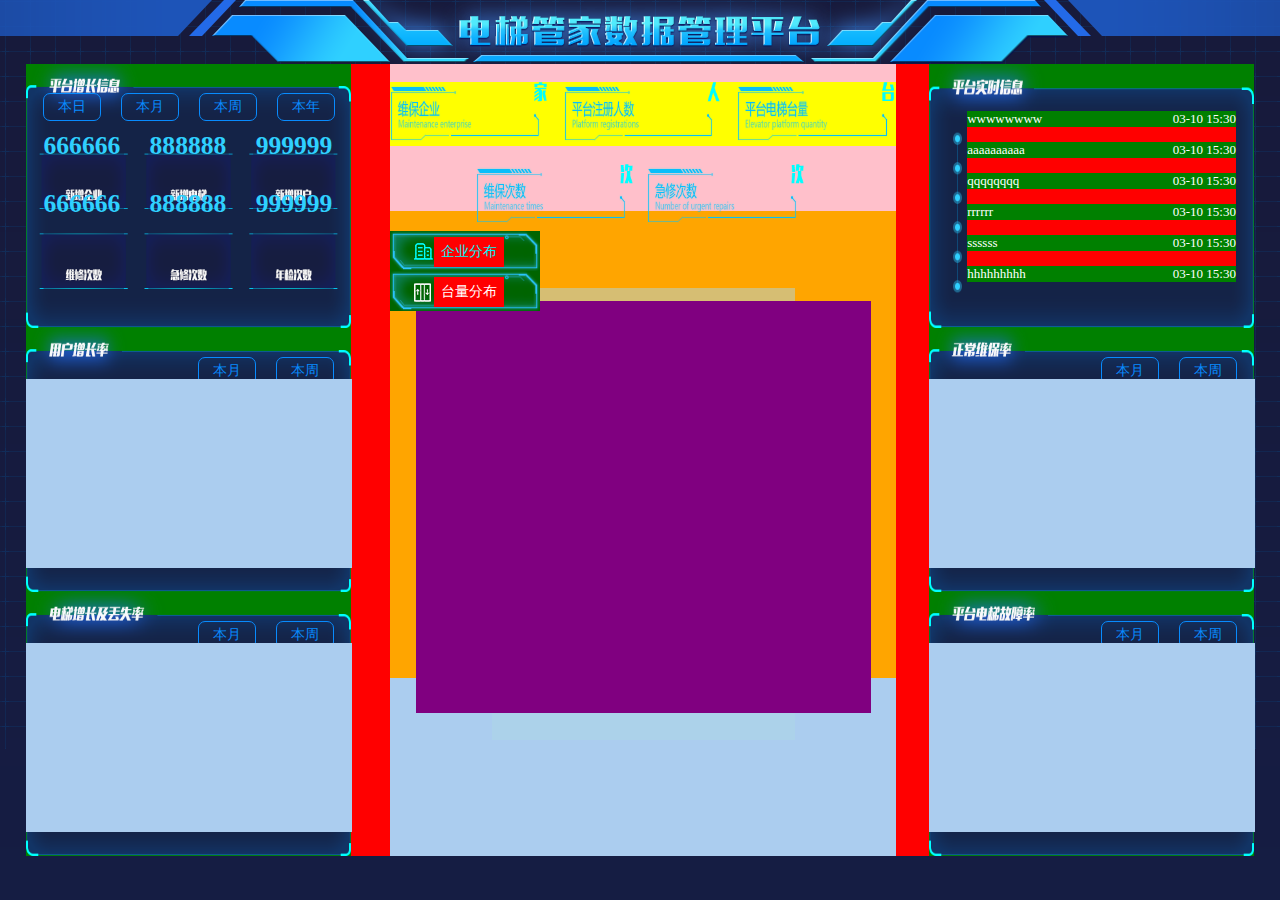
==== BChart/index.html @ 1f2452d9 "装逼表" ====
﻿<!DOCTYPE html>
<html lang="en">
<head>
    <meta name="renderer" content="webkit|ie-comp|ie-stand">
    <meta content="yes" name="apple-mobile-web-app-capable">
    <meta http-equiv="X-UA-Compatible" content="Chrome=1 ,IE=edge">
    <meta content="black" name="apple-mobile-web-app-status-bar-style">
    <meta http-equiv="Content-Type" content="text/html; charset=utf-8" />
    <meta name="viewport" content="width=device-width, initial-scale=1.0, maximum-scale=1.0, minimal-ui" />
    <title>电梯管家数据管理平台</title>
    <link href="css/Normalize.css" rel="stylesheet" />
    <link href="css/custom.css" rel="stylesheet" />
    <script src="https://apps.bdimg.com/libs/jquery/2.1.4/jquery.min.js"></script>
    <script src="https://code.highcharts.com/highcharts.js"></script>
    <script src="https://code.highcharts.com/highcharts-3d.js"></script>
</head>
<body id="dtgj">
    <div class="dtgjCOn">
   
        <div>
            <!--1-1-->
            <div>
                <!--1-1-1-->
                <div >
                    <div>本日</div><div>本月</div><div>本周</div><div>本年</div>
                </div><!--1-1-2--><p>
                    <span>666666</span><span>888888</span><span>999999</span>
                </p><!--1-1-3--><p>
                                    <span>666666</span><span>888888</span><span>999999</span>
                </p>
                
            </div><!--1-2--><div>
               <!--1-2-1-->
                    <div>
                        <div>本月</div><div>本周</div>
                    </div>
               <!--1-2-2-->
               <div id="userGrowthRate"></div>
            </div><!--1-3--><div>
             <!--1-3-1-->
                    <div>
                        <div>本月</div><div>本周</div>
                    </div>
             <!--1-3-2-->
               <div id="elevatorIncreaseLossRate"></div>
            </div>
        </div><!--第二个--><div>
             <!--第二个2-1-->
             <div>
          
                <div>       <!--2-1-1-->
                    <div>
                        <div></div>
                        <div></div>
                        <div></div>
                    </div>
                    <!--2-1-2-->
                    <div>
                        <div></div>
                        <div></div>
                    </div>
                </div>
              </div><!--第二个2-2--><div>
                    <div class="particleBac" ></div>
                    <div class="map"></div>
                    <div>
                        <div><img src="img/dtgj/qiyefenbu2.png" /><span>企业分布</span></div>
                        <div><img src="img/dtgj/tailiangfenbu.png" /><span>台量分布</span></div>
                    </div>
               </div><!--第二个2-3--><div>

               </div>
        </div><!--第三个--><div>
            <div>
                <ul id="roll" >
                    <li><span>wwwwwwww</span><span>03-10 15:30</span></li>
                    <li><span>aaaaaaaaaa</span><span>03-10 15:30</span></li>
                    <li><span>qqqqqqqq</span><span>03-10 15:30</span></li>
                    <li><span>rrrrrr</span><span>03-10 15:30</span></li>
                    <li><span>ssssss</span><span>03-10 15:30</span></li>
                    <li><span>hhhhhhhhh</span><span>03-10 15:30</span></li>
                    <li style="display:none;"><span>wwwwwwww</span><span>03-10 15:30</span></li>
                    <li style="display:none;"><span>aaaaaaaaaa</span><span>03-10 15:30</span></li>
                    <li style="display:none;" ><span>qqqqqqqq</span><span>03-10 15:30</span></li>
                </ul>
        </div><!--第三个3-2--><div>
               <!--3-2-1-->
                  <div>
                      <div>本月</div><div>本周</div>
                  </div>
                 <!--3-2-2-->
                  <div id="rateNormalMaintenance"></div>
        </div><!--第三个3-3--><div>
                  <div>
                      <div>本月</div><div>本周</div>
                  </div>
               <!--3-3-2-->
                  <div id="elevatorFailureRatePlatform"></div>
        </div>
        </div>
    </div>
    <script src="js/custom.js"></script>
    <script src="js/canvas-particle.js"></script>
    <script type="text/javascript" >
        /*背景粒子效果*/
        window.onload = function () {
            //配置
            var config = {
                vx: 4,	//小球x轴速度,正为右，负为左
                vy: 4,	//小球y轴速度
                height: 2,	//小球高宽，其实为正方形，所以不宜太大
                width: 2,
                count: 200,		//点个数
                color: "121, 162, 185", 	//点颜色
                stroke: "130,255,255", 		//线条颜色
                dist: 6000, 	//点吸附距离
                e_dist: 20000, 	//鼠标吸附加速距离
                max_conn: 10 	//点到点最大连接数
            }

            //调用
            CanvasParticle(config);
        }

    //3-1滚动


    function Notice() {

        var elemsSize = $("#roll").children("li").size();
        //判断滚动元素不少于3个才开始滚动
        if (elemsSize <= 6) {
            return false;
        } else {
            //克隆第一个li
            var elems = $("#roll li:eq(0)").clone();
            //淡出第一个li
            $("#roll li:eq(0)").fadeTo(1000, 0.1);

            //等待淡出效果结束
            setTimeout(function () {
                //删掉第一个li
                $("#roll li:eq(0)").remove();
                // 将克隆的li追加到整个列表的末尾
                elems.appendTo($("#roll"));
                // 计算可见元素个数
                var VisibleElemsSize = $("#roll li:visible()").size();
                if (VisibleElemsSize = 5) {
                    // 防止可见元素小于3个
                    $("#roll li:eq(5)").show();
                }
                // 从第四个li开始全部隐藏
                $("#roll li:gt(5)").hide();
            }, 1000);
        };
    }

    //setInterval("Notice()", 4000);

        $(document).ready(function () {

            //1-2
            (function () {
                var chart = {
                    type: 'column',
                    margin: 75,
                    backgroundColor: "transparent",
                    options3d: {
                        enabled: true,
                        alpha: 10,
                        beta: 25,
                        depth: 70
                    }
                };
                var credits = {
                    enabled: false
                };
                var title = {
                    text: ''
                };

                var xAxis = {
                    categories: Highcharts.getOptions().lang.shortMonths
                };
                var yAxis = {
                    title: {
                        text: null
                    }
                };
                var series = [{
                    name: 'Sales',
                    data: [2, 3, null, 4, 0, 5, 1, 4, 6, 3]
                }];

                var json = {};
                json.chart = chart;
                json.title = title;
                json.credits = credits;
                json.xAxis = xAxis;
                json.yAxis = yAxis;
                json.series = series;
                $('#userGrowthRate').highcharts(json);
            })();
            //1-3
            (function () {
                var chart = {
                    type: 'areaspline',
                    backgroundColor: "transparent"
                };
                var title = {
                    text: 'Average fruit consumption during one week'
                };

                var legend = {
                    layout: 'vertical',
                    align: 'left',
                    verticalAlign: 'top',
                    x: 150,
                    y: 100,
                    floating: true,
                    borderWidth: 1,
                    backgroundColor: (Highcharts.theme && Highcharts.theme.legendBackgroundColor) || '#FFFFFF'
                };
                var xAxis = {
                    categories: ['Monday', 'Tuesday', 'Wednesday', 'Thursday', 'Friday', 'Saturday', 'Sunday']
                };
                var yAxis = {
                    title: {
                        text: 'Fruit units'
                    }
                };
                var tooltip = {
                    shared: true,
                    valueSuffix: ' units'
                };
                var credits = {
                    enabled: false
                }
                var plotOptions = {
                    areaspline: {
                        fillOpacity: 0.5
                    }
                };
                var series = [{
                    name: 'John',
                    data: [3, 4, 3, 5, 4, 10, 12]
                }, {
                    name: 'Jane',
                    data: [1, 3, 4, 3, 3, 5, 4]
                }
                ];

                var json = {};
                json.chart = chart;
                json.title = title;

                json.xAxis = xAxis;
                json.yAxis = yAxis;
                json.legend = legend;
                json.plotOptions = plotOptions;
                json.credits = credits;
                json.series = series;
                $('#elevatorIncreaseLossRate').highcharts(json);
            })();

            //3-2
            (function () {
                var chart = {
                    type: 'column',
                    backgroundColor: "transparent"
                };
                var title = {
                    text: '每月平均降雨量'
                };

                var xAxis = {
                    categories: ['Jan', 'Feb', 'Mar', 'Apr', 'May', 'Jun', 'Jul', 'Aug', 'Sep', 'Oct', 'Nov', 'Dec'],
                    crosshair: true
                };
                var yAxis = {
                    min: 0,
                    title: {
                        text: 'Rainfall (mm)'
                    }
                };
                var tooltip = {
                    headerFormat: '<span style="font-size:10px">{point.key}</span><table>',
                    pointFormat: '<tr><td style="color:{series.color};padding:0">{series.name}: </td>' +
                       '<td style="padding:0"><b>{point.y:.1f} mm</b></td></tr>',
                    footerFormat: '</table>',
                    shared: true,
                    useHTML: true
                };
                var plotOptions = {
                    column: {
                        pointPadding: 0.2,
                        borderWidth: 0
                    }
                };
                var credits = {
                    enabled: false
                };

                var series = [{
                    name: 'Tokyo',
                    data: [49.9, 71.5, 106.4, 129.2, 144.0, 176.0, 135.6, 148.5, 216.4, 194.1, 95.6, 54.4]
                }];

                var json = {};
                json.chart = chart;
                json.title = title;
   
                json.tooltip = tooltip;
                json.xAxis = xAxis;
                json.yAxis = yAxis;
                json.series = series;
                json.plotOptions = plotOptions;
                json.credits = credits;
                $('#rateNormalMaintenance').highcharts(json);
            })();
            //3-3
            (function () {
                var chart = {
                    type: 'area',
                    backgroundColor: "transparent"
                };
                var title = {
                    text: ''
                };

                var xAxis = {
                    categories: ['1750', '1800', '1850', '1900', '1950', '1999', '2050'],
                    tickmarkPlacement: 'on',
                    title: {
                        enabled: false
                    }
                };
                var yAxis = {
                    title: {
                        text: 'Billions'
                    },
                    labels: {
                        formatter: function () {
                            return this.value / 1000;
                        }
                    }
                };
                var tooltip = {
                    shared: true,
                    valueSuffix: ' millions'
                };
                var plotOptions = {
                    area: {
                        stacking: 'normal',
                        lineColor: '#666666',
                        lineWidth: 1,
                        marker: {
                            lineWidth: 1,
                            lineColor: '#666666'
                        }
                    }
                };
                var credits = {
                    enabled: false
                };
                var series = [{
                    name: 'Asia',
                    data: [502, 635, 809, 947, 1402, 3634, 5268]
                }];

                var json = {};
                json.chart = chart;
                json.title = title;
 
                json.xAxis = xAxis;
                json.yAxis = yAxis;
                json.tooltip = tooltip;
                json.plotOptions = plotOptions;
                json.credits = credits;
                json.series = series;
                $('#elevatorFailureRatePlatform').highcharts(json);
            })();
        });
    </script>

</body>
</html>
---- BChart/css/custom.css ----
﻿#dtgj {
    width:100%;
    height:100%;
    background:url(../img/dtgj/beijing.png) no-repeat center 0;
 
}
.dtgjCOn {
    width:96vw;
    height:88vh;
    margin:0 auto;
    margin-top:5%;
    background-color:red;
}
    .dtgjCOn > div {
        display:inline-block;
    }
    /*公用样式*/
        .dtgjCOn > div:first-child, .dtgjCOn > div:last-child {
             width:26.5%;
             height:100%;
             background-color:green;
        }
        .dtgjCOn > div:first-child>div, .dtgjCOn > div:last-child>div {
            width:100%;
            height:33.333333%;
            background-color:orange;
        }

            /*.dtgjCOn>div:first-child>div:not(:last-child), .dtgjCOn >div:last-child>div:not(:last-child) {
                    margin-bottom:4.5%;
                 }*/


        /*第一个框*/
    .dtgjCOn>div:first-child>div:first-child {
        background:url(../img/dtgj/pingtaizengzhangxinxi.png)  no-repeat center 0;
        background-size: 100% 100%;  
        -moz-background-size: 100% 100%;  
       -webkit-background-size: 100% 100%;  
    }

            /*第一个框1-1-1*/

        .dtgjCOn > div:first-child > div:first-child > div:first-child
        ,.dtgjCOn>div:first-child>div:nth-child(2)>div:first-child
        ,.dtgjCOn>div:first-child>div:last-child>div:first-child
        ,.dtgjCOn>div:last-child>div:nth-child(2)>div:first-child
        ,.dtgjCOn>div:last-child>div:last-child>div:first-child{
               zoom:1;
               float:right;
               margin-top:9%;
               margin-right:4%;
               width:295px;
        }
        .dtgjCOn > div:first-child > div:first-child > div:first-child:after
        ,.dtgjCOn>div:first-child>div:nth-child(2)>div:first-child:after
        ,.dtgjCOn>div:first-child>div:last-child>div:first-child:after
         ,.dtgjCOn>div:last-child>div:nth-child(2)>div:first-child:after
         ,.dtgjCOn>div:last-child>div:last-child>div:first-child:after{
                    content:"";
                    display:block;
                    overflow:hidden;
                    clear:both;
        }
        .dtgjCOn > div:first-child > div:first-child > div:first-child>div
        ,.dtgjCOn>div:first-child>div:nth-child(2)>div:first-child>div
        ,.dtgjCOn>div:first-child>div:last-child>div:first-child>div
         ,.dtgjCOn>div:last-child>div:nth-child(2)>div:first-child>div
        ,.dtgjCOn>div:last-child>div:last-child>div:first-child>div{
                display:inline-block; 
                color:#088BFE;
                border:1px solid #088BFE;
                padding:4px 14px;
                font-size:14px;
                border-radius:7px;
                cursor:pointer;
        }

                .dtgjCOn > div:first-child > div:first-child > div:first-child>div:not(:last-child)
                ,.dtgjCOn>div:first-child>div:nth-child(2)>div:first-child>div:not(:last-child)
                ,.dtgjCOn>div:first-child>div:last-child>div:first-child>div:not(:last-child) 
                ,.dtgjCOn>div:last-child>div:nth-child(2)>div:first-child>div:not(:last-child)
                ,.dtgjCOn>div:last-child>div:last-child>div:first-child>div:not(:last-child) {
                    margin-right:20px;
        }
            .dtgjCOn > div:first-child > div:first-child > div:first-child > div:hover
            ,.dtgjCOn>div:first-child>div:nth-child(2)>div:first-child>div:hover
            ,.dtgjCOn>div:first-child>div:last-child>div:first-child>div:hover 
            ,.dtgjCOn>div:last-child>div:nth-child(2)>div:first-child>div:hover
            ,.dtgjCOn>div:last-child>div:last-child>div:first-child>div:hover {
                background:url(../img/dtgj/xuanzhong.png)  no-repeat center 0;
                color:white;
            }

             /*第一个框1-1-2*/
        .dtgjCOn > div:first-child > div:first-child > p {
            position:absolute;
            width:25.5%;
            
        }
        .dtgjCOn > div:first-child > div:first-child > p:nth-child(2) {
         
            margin-top:5.2%;
        }
        .dtgjCOn > div:first-child > div:first-child > p:last-child {
            margin-top:9.8%;
        }
        .dtgjCOn > div:first-child > div:first-child >  p:nth-child(2) > span , .dtgjCOn > div:first-child > div:first-child > p:last-child > span {
               
                font-size:160%;
                color:#2FD0FF;
                text-align:center;
                /*position:absolute;*/
                display:inline-block;
                width:27.5%;
                 font-weight:bold;
                
        }

            .dtgjCOn > div:first-child > div:first-child >p >span:first-child {
                    margin-left:3.5%;
            }
            .dtgjCOn > div:first-child > div:first-child >p >span:not(:first-child) {
                    margin-left:5%;
            }

         /*第一个框1-2*/
        .dtgjCOn>div:first-child>div:nth-child(2) {
            background:url(../img/dtgj/yonghuzengzhanglv.png)  no-repeat center 0;
            background-size: 100% 100%;  
            -moz-background-size: 100% 100%;  
            -webkit-background-size: 100% 100%;  
        }
        


         /*第一个框1-2-1*/
            .dtgjCOn > div:first-child > div:nth-child(2) > div:first-child
            ,.dtgjCOn>div:first-child>div:last-child> div:first-child
            ,.dtgjCOn>div:last-child>div:nth-child(2)>div:first-child
            ,.dtgjCOn>div:last-child>div:last-child>div:first-child{
                width:140px !important;
            }
           
          /*第一个框1-2-2*/
            .dtgjCOn > div:first-child > div:nth-child(2) > div:last-child
            ,.dtgjCOn > div:first-child > div:last-child > div:last-child
            ,.dtgjCOn>div:last-child>div:nth-child(2)>div:last-child
            ,.dtgjCOn>div:last-child>div:last-child>div:last-child {
                position:absolute;
                background-color:#abcdef;
                width:25.5%;
                height:21%;
                margin-top:4%;
            }

        /*第一个框1-3*/
        .dtgjCOn>div:first-child>div:last-child {
            background:url(../img/dtgj/diantizengzhangjidiushilv.png)  no-repeat center 0;
            background-size: 100% 100%;  
            -moz-background-size: 100% 100%;  
            -webkit-background-size: 100% 100%;  
    }


      /*第二个框*/
    .dtgjCOn>div:nth-child(2) {
         height:88vh;
        width:39.5%;
        left:50%;
        position:absolute;
        margin-left:-19.5%;
        background-color:yellow;
    }
    /*2-1*/
        .dtgjCOn > div:nth-child(2) > div:first-child {
            width:100%;
            height:18.5%;
            background-color:pink;
        }


        /*2-1-1*/
         .dtgjCOn > div:nth-child(2) > div:first-child > div:first-child > div:first-child {
                background-color:yellow;
                position:absolute;
                width:100%;
                margin-top:3.5%;
            }
        .dtgjCOn > div:nth-child(2) > div:first-child > div:first-child >div:first-child> div {
               height:60px;
               width:31%;
               display:inline-block;
            }
            .dtgjCOn > div:nth-child(2) > div:first-child > div:first-child > div:first-child > div:not(:first-child) {
                margin-left:2.5%;
            }
        .dtgjCOn > div:nth-child(2) > div:first-child>div:first-child>div:first-child>div:first-child {
            background:url(../img/dtgj/weibaoqiye.png)  no-repeat center 0;
            background-size: 100% 100%;  
            -moz-background-size: 100% 100%;  
            -webkit-background-size: 100% 100%;  
        }

        .dtgjCOn > div:nth-child(2) > div:first-child>div:first-child>div:first-child>div:nth-child(2) {
            background:url(../img/dtgj/pingtaizhucerenshu.png)  no-repeat center 0;
            background-size: 100% 100%;  
            -moz-background-size: 100% 100%;  
            -webkit-background-size: 100% 100%;  
        }
        .dtgjCOn > div:nth-child(2) > div:first-child>div:first-child>div:first-child>div:last-child {
            background:url(../img/dtgj/pingtaidiantitailiang.png)  no-repeat center 0;
            background-size: 100% 100%;  
            -moz-background-size: 100% 100%;  
            -webkit-background-size: 100% 100%;  
        }

        /*2-1-2*/
           .dtgjCOn > div:nth-child(2) > div:first-child > div:first-child >div:nth-child(2) {
                 width:100%;
                 position:absolute;
                 margin-top:100px;
            }
            .dtgjCOn > div:nth-child(2) > div:first-child > div:first-child > div:nth-child(2) > div {
               height:60px;
               width:31%;
               display:inline-block;
            }

            .dtgjCOn > div:nth-child(2) > div:first-child > div:first-child >div:nth-child(2)> div:first-child {
                    background:url(../img/dtgj/weibaocishu.png)  no-repeat center 0;
                    background-size: 100% 100%;  
                    -moz-background-size: 100% 100%;  
                    -webkit-background-size: 100% 100%;  
                    margin-left:17%;
            }
            .dtgjCOn > div:nth-child(2) > div:first-child > div:first-child > div:nth-child(2)> div:nth-child(2) {
                    background:url(../img/dtgj/jixiucishu.png)  no-repeat center 0;
                    background-size: 100% 100%;  
                    -moz-background-size: 100% 100%;  
                    -webkit-background-size: 100% 100%;  
                    margin-left:2%;
            }



       .dtgjCOn > div:nth-child(2) > div:nth-child(2) {
            width:100%;
            height:59%;
            background-color:orange;
        }
                 /*第二个框中间那个框*/
        .particleBac, .map {
            position:absolute;
        }
        .particleBac {
            width:60%;
            height:57%;
            left:50%;
            top:50%;
            margin-left:-30%;
            margin-top:-34%;
            opacity:0.5;
            background-color:lightblue;
        }
        .map {
            width:90%;
            height:52%;
            z-index:2;
            left:50%;
            top:50%;
            margin-left:-45%;
            margin-top:-31.5%;
            background-color:purple;
        }
          /*第二个框中间那个框2-2-3*/

        .dtgjCOn > div:nth-child(2) > div:nth-child(2) > div:last-child {
            background-color:darkgreen;
            position:absolute;
            margin-top:4%;
            width:150px;
            z-index:3;
        }

        .dtgjCOn > div:nth-child(2) > div:nth-child(2) > div:last-child>div {
        
            height:40px;
        }

        .dtgjCOn > div:nth-child(2) > div:nth-child(2) > div:last-child>div {
                    background:url(../img/dtgj/xuanzhong2.png)  no-repeat center 0;
                    background-size: 100% 100%;  
                    -moz-background-size: 100% 100%;  
                    -webkit-background-size: 100% 100%;  
        }

            .dtgjCOn > div:nth-child(2) > div:nth-child(2) > div:last-child > div > img {
                    margin-left:16%;
                    margin-top:8%;
                   position:absolute;
            }

            .dtgjCOn > div:nth-child(2) > div:nth-child(2) > div:last-child > div > span {
                  font-size:14px; 
                  background-color:red; 
                  display:inline-block;
                  height:30px;
                  line-height:30px;
                  width:70px;
                  text-align:center;
                  margin-left:29%;
                  margin-top:6px;
            }

            .dtgjCOn > div:nth-child(2) > div:nth-child(2) > div:last-child > div:first-child > span {
               color:#01F2F4;
            }

            .dtgjCOn > div:nth-child(2) > div:nth-child(2) > div:last-child > div:last-child > span {
                   color:#fff;
            }

       .dtgjCOn > div:nth-child(2) > div:last-child {
            width:100%;
            height:22.5%;
            background-color:#abcdef;
        }



      /*第三个框*/
    .dtgjCOn>div:last-child,.dtgjCOn > div:last-child > div:first-child > ul>li>span:last-child {
     float:right;
        zoom:1;
    }
    .dtgjCOn>div:last-child:after,.dtgjCOn > div:last-child > div:first-child > ul>li>span:last-child:after{
        content:"";
        display:block;
        overflow:hidden;
        clear:both;
}
          /*第三个框3-1*/
       .dtgjCOn>div:last-child>div:first-child {
        background:url(../img/dtgj/pingtaishishixinxi.png)  no-repeat center 0;
        background-size: 100% 100%;  
          -moz-background-size: 100% 100%;  
          -webkit-background-size: 100% 100%;  
    }
        .dtgjCOn > div:last-child > div:first-child > ul {
            position:absolute;
            margin-top:3.7%;
            margin-left:3%;
            width:21%;
            height:168px;
            color:#fff;
            display:block;
            font-size:13px;
            background-color:red;

        }
            .dtgjCOn > div:last-child > div:first-child > ul > li>span {
                height:15px !important;
  
                background-color:yellow;
            }
            .dtgjCOn > div:last-child > div:first-child > ul > li,.dtgjCOn > div:last-child > div:first-child > ul > li>span {
            
                background-color:green;
            }
        .dtgjCOn > div:last-child > div:first-child > ul>li:not(:first-child) {
            margin-top:15px;
        }


      /*第三个框3-2*/
         .dtgjCOn>div:last-child>div:nth-child(2) {
            background:url(../img/dtgj/zhengchangweibaolv.png)  no-repeat center 0;
            background-size: 100% 100%;  
            -moz-background-size: 100% 100%;  
            -webkit-background-size: 100% 100%;  
    }
       /*第三个框3-3*/
       .dtgjCOn>div:last-child>div:last-child {
            background:url(../img/dtgj/pingtaidiantiguzhanglv.png)  no-repeat center 0;
            background-size: 100% 100%;  
            -moz-background-size: 100% 100%;  
            -webkit-background-size: 100% 100%;  
    }
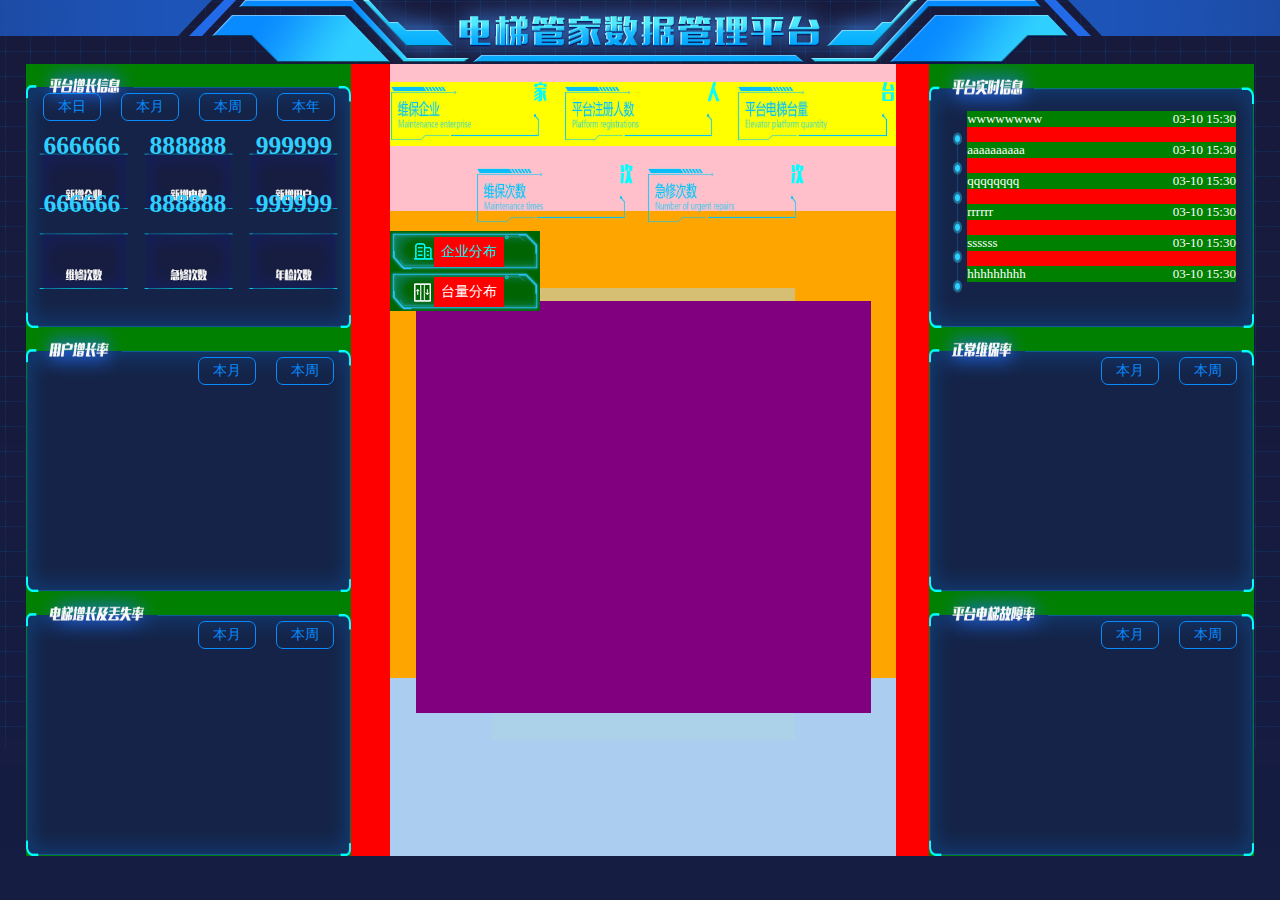
==== commit d2baa782: "第二次" ====
--- a/BChart/index.html
+++ b/BChart/index.html
@@ -176,20 +176,25 @@
                     enabled: false
                 };
                 var title = {
-                    text: ''
-                };
-
+                    text: null
+                };
+                var legend = {
+                    enabled: false
+                };
                 var xAxis = {
-                    categories: Highcharts.getOptions().lang.shortMonths
+                    categories: ["周一", "周二", "周三", "周四", "周五", "周六", "周日"],
+                    lineColor: '#000080',
+                    lineWidth: 2
                 };
                 var yAxis = {
+                    className: 'highcharts-color-0',
                     title: {
                         text: null
                     }
                 };
                 var series = [{
                     name: 'Sales',
-                    data: [2, 3, null, 4, 0, 5, 1, 4, 6, 3]
+                    data: [2, 3,  4, 0, 5, 1, 4]
                 }];
 
                 var json = {};
@@ -198,64 +203,114 @@
                 json.credits = credits;
                 json.xAxis = xAxis;
                 json.yAxis = yAxis;
+                json.legend = legend;
                 json.series = series;
                 $('#userGrowthRate').highcharts(json);
             })();
             //1-3
             (function () {
+                var color = ['#FFFD00'];
                 var chart = {
-                    type: 'areaspline',
                     backgroundColor: "transparent"
                 };
                 var title = {
-                    text: 'Average fruit consumption during one week'
-                };
-
+                    text: null
+                };
+                var xAxis = {
+                    categories: ["周一", "周二", "周三", "周四", "周五", "周六", "周日"],
+                    lineColor: '#0B6DA5',
+                    lineWidth: 1,
+                    tickColor: 'transparent',
+                    labels: {
+                        style: {
+                            'color': '#fff'
+                        }
+                    }
+                };
+                var yAxis = {
+                    title: {
+                        text: '(%)',
+                        style: {
+                            color: 'white'
+                        },
+                        align: 'high',
+                        offset: 0,
+                        rotation: 0,
+                        y: -15,
+                        x:-10
+                    },
+                    lineColor: '#0B6DA5',
+                    lineWidth: 1,
+                    tickAmount: 4,
+                    gridLineColor: 'transparent',
+                    labels: {
+                        style: {
+                            'color': '#fff'
+                        }
+                    }
+                };
                 var legend = {
-                    layout: 'vertical',
+                    enabled: true,
                     align: 'left',
                     verticalAlign: 'top',
-                    x: 150,
-                    y: 100,
-                    floating: true,
-                    borderWidth: 1,
-                    backgroundColor: (Highcharts.theme && Highcharts.theme.legendBackgroundColor) || '#FFFFFF'
-                };
-                var xAxis = {
-                    categories: ['Monday', 'Tuesday', 'Wednesday', 'Thursday', 'Friday', 'Saturday', 'Sunday']
-                };
-                var yAxis = {
-                    title: {
-                        text: 'Fruit units'
+                    y: -30,
+                    x: 35,
+                    itemStyle: {
+                        color: '#fff',
+                        fontWeight: 'bold'
                     }
                 };
                 var tooltip = {
-                    shared: true,
+                    shared: false,
+                    borderRadius: '10',
+                    backgroundColor: '#23548E',
+                    borderColor: 'transparent',
+                    useHTML: true,
+                    headerFormat: '<div style="background-color:#3188D7;color:#fff;width:100%;position:absolute;" >{series.name}</div>',
+                    pointFormat: '<div style="background-color:#23568F;height:30px;line-height:30px; color:#fff;text-align:center;" >{point.y:.1f} %</div>',
                     valueSuffix: ' units'
                 };
                 var credits = {
                     enabled: false
                 }
                 var plotOptions = {
-                    areaspline: {
-                        fillOpacity: 0.5
+                    column: {
+                        pointPadding: 0.2,
+                        borderWidth: 0,
+                        dataLabels: {
+                            enabled: true, //是否显示数据标签
+                        }
                     }
                 };
                 var series = [{
-                    name: 'John',
-                    data: [3, 4, 3, 5, 4, 10, 12]
+                    name: '维保电梯增长率',
+                    data: [86, 41, 64, 25, 70, 15,50],
+                    color: '#FFFD00',
+                   
+                    type: 'area',
+                    fillColor: {
+                        linearGradient: [0, 0, 0, 300],
+                        stops: [
+                            [0, color],
+                              [0.5, '#142347'],
+                            [1, Highcharts.Color(Highcharts.getOptions().colors[0]).setOpacity(0).get('rgba')]
+                        ]
+                    }
+
                 }, {
-                    name: 'Jane',
-                    data: [1, 3, 4, 3, 3, 5, 4]
+                    name: '维保电梯丢失率',
+    
+                    data: [50, 23, 70, 80,63,10, 25],
+                    color: '#00FFFF'
                 }
                 ];
-
                 var json = {};
                 json.chart = chart;
                 json.title = title;
-
+                json.legend = legend;
                 json.xAxis = xAxis;
                 json.yAxis = yAxis;
+                json.tooltip = tooltip;
                 json.legend = legend;
                 json.plotOptions = plotOptions;
                 json.credits = credits;
@@ -264,52 +319,104 @@
             })();
 
             //3-2
+
             (function () {
+                var colorArr = ['#2CF9CC'];
                 var chart = {
                     type: 'column',
                     backgroundColor: "transparent"
                 };
                 var title = {
-                    text: '每月平均降雨量'
+                    text: null
                 };
 
                 var xAxis = {
-                    categories: ['Jan', 'Feb', 'Mar', 'Apr', 'May', 'Jun', 'Jul', 'Aug', 'Sep', 'Oct', 'Nov', 'Dec'],
-                    crosshair: true
+                    categories: ["周一", "周二", "周三", "周四", "周五", "周六", "周日"],
+                    crosshair: true,
+                    lineColor: '#0B6DA5',
+                    lineWidth: 1,
+                    tickColor: 'transparent',
+                    labels: {
+                        style: {
+                            'color': '#fff'
+                        }
+                    }
                 };
                 var yAxis = {
-                    min: 0,
                     title: {
-                        text: 'Rainfall (mm)'
-                    }
-                };
-                var tooltip = {
-                    headerFormat: '<span style="font-size:10px">{point.key}</span><table>',
-                    pointFormat: '<tr><td style="color:{series.color};padding:0">{series.name}: </td>' +
-                       '<td style="padding:0"><b>{point.y:.1f} mm</b></td></tr>',
-                    footerFormat: '</table>',
-                    shared: true,
-                    useHTML: true
-                };
+                        text: '(%)',
+                        style: {
+                            color: 'white'
+                        },
+                        align: 'high',
+                        offset: 0,
+                        rotation: 0,
+                        y: -15,
+                        x: -10
+                    },
+                    lineColor: '#0B6DA5',
+                    lineWidth: 1,
+                    tickAmount: 4,
+                    gridLineColor: 'transparent',
+                    labels: {
+                        style: {
+                            'color': '#fff'
+                        }
+                    }
+                };
+
                 var plotOptions = {
                     column: {
                         pointPadding: 0.2,
-                        borderWidth: 0
-                    }
+                        borderWidth: 0,
+                        dataLabels:{
+                            enabled:true,
+                        }
+                    },
+                    series: {
+                        dataLabels: {
+                     backgroundColor: 'transparent',
+                    enabled: true,
+                    color: '#00FAFC',
+                    format: '{y} %'
+                }
+        }
                 };
                 var credits = {
                     enabled: false
                 };
+                var tooltip = {
+                    enabled: false
+                };
 
                 var series = [{
-                    name: 'Tokyo',
-                    data: [49.9, 71.5, 106.4, 129.2, 144.0, 176.0, 135.6, 148.5, 216.4, 194.1, 95.6, 54.4]
+                    name: '正常维保率',
+                    data: [49, 71, 10, 29, 44, 70, 35],
+                    color: {
+                        linearGradient: { x1: 0, y1: 0, x2: 0, y2: 2 },
+                        stops: [
+                                    [0, colorArr],
+                                    [0.5, '#318BCC'],
+                                    [1, colorArr]
+                        ]
+                    }
                 }];
-
+                var legend = {
+                    enabled: true,
+                    align: 'left',
+                    verticalAlign: 'top',
+                    y: -30,
+                    x: 35,
+                  
+                    itemStyle: {
+                        color: 'transparent'
+                    }
+                };
                 var json = {};
                 json.chart = chart;
                 json.title = title;
-   
+                json.legend = legend;
+              
                 json.tooltip = tooltip;
                 json.xAxis = xAxis;
                 json.yAxis = yAxis;
@@ -318,68 +425,111 @@
                 json.credits = credits;
                 $('#rateNormalMaintenance').highcharts(json);
             })();
+
             //3-3
+
             (function () {
+                var color = ['#BA00FF'];
                 var chart = {
-                    type: 'area',
                     backgroundColor: "transparent"
                 };
                 var title = {
-                    text: ''
-                };
-
+                    text: null
+                };
                 var xAxis = {
-                    categories: ['1750', '1800', '1850', '1900', '1950', '1999', '2050'],
-                    tickmarkPlacement: 'on',
-                    title: {
-                        enabled: false
+                    categories: ["周一", "周二", "周三", "周四", "周五", "周六", "周日"],
+                    lineColor: '#0B6DA5',
+                    lineWidth: 1,
+                    tickColor: 'transparent',
+                    labels: {
+                        style: {
+                            'color': '#fff'
+                        }
                     }
                 };
                 var yAxis = {
                     title: {
-                        text: 'Billions'
+                        text: '(%)',
+                        style: {
+                            color: 'white'
+                        },
+                        align: 'high',
+                        offset: 0,
+                        rotation: 0,
+                        y: -15,
+                        x: -10
                     },
+                    lineColor: '#0B6DA5',
+                    lineWidth: 1,
+                    tickAmount: 4,
+                    gridLineColor: 'transparent',
                     labels: {
-                        formatter: function () {
-                            return this.value / 1000;
-                        }
+                        style: {
+                            'color': '#fff'
+                        }
+                    }
+                };
+                var legend = {
+                    enabled: true,
+                    align: 'left',
+                    verticalAlign: 'top',
+                    y: -30,
+                    x: 35,
+                    itemStyle: {
+                        color: '#fff',
+                        fontWeight: 'bold'
                     }
                 };
                 var tooltip = {
                     shared: true,
-                    valueSuffix: ' millions'
-                };
-                var plotOptions = {
-                    area: {
-                        stacking: 'normal',
-                        lineColor: '#666666',
-                        lineWidth: 1,
-                        marker: {
-                            lineWidth: 1,
-                            lineColor: '#666666'
-                        }
-                    }
+                    valueSuffix: ' units'
                 };
                 var credits = {
                     enabled: false
+                }
+                var plotOptions = {
+                    column: {
+                        pointPadding: 0.2,
+                        borderWidth: 0,
+                        dataLabels: {
+                            enabled: true, //是否显示数据标签
+                        }
+                    }
                 };
                 var series = [{
-                    name: 'Asia',
-                    data: [502, 635, 809, 947, 1402, 3634, 5268]
-                }];
-
+                    name: '平台电梯故障率',
+                    data: [86, 41, 64, 25, 70, 15, 50],
+                    color: '#BA00FF',
+
+                    type: 'area',
+                    fillColor: {
+                        linearGradient: [0, 0, 0, 300],
+                        stops: [
+                            [0, color],
+                              [0.5, '#142347'],
+                            [1, Highcharts.Color(Highcharts.getOptions().colors[0]).setOpacity(0).get('rgba')]
+                        ]
+                    }
+                }
+                ];
                 var json = {};
                 json.chart = chart;
                 json.title = title;
- 
+                json.legend = legend;
                 json.xAxis = xAxis;
                 json.yAxis = yAxis;
-                json.tooltip = tooltip;
+                json.legend = legend;
                 json.plotOptions = plotOptions;
                 json.credits = credits;
                 json.series = series;
                 $('#elevatorFailureRatePlatform').highcharts(json);
             })();
+
+
+
+
+
+          
         });
     </script>
 
--- a/BChart/css/custom.css
+++ b/BChart/css/custom.css
@@ -1,4 +1,13 @@
-﻿#dtgj {
+﻿/**************强制改写正常维保率样式隐藏legend*****************/
+#rateNormalMaintenance .highcharts-legend-item{
+   display:none;
+}
+#elevatorFailureRatePlatform .highcharts-legend-item{
+   display:none;
+}
+
+/**********************************/
+#dtgj {
     width:100%;
     height:100%;
     background:url(../img/dtgj/beijing.png) no-repeat center 0;
@@ -24,6 +33,7 @@
             width:100%;
             height:33.333333%;
             background-color:orange;
+           
         }
 
             /*.dtgjCOn>div:first-child>div:not(:last-child), .dtgjCOn >div:last-child>div:not(:last-child) {
@@ -45,7 +55,11 @@
         ,.dtgjCOn>div:first-child>div:nth-child(2)>div:first-child
         ,.dtgjCOn>div:first-child>div:last-child>div:first-child
         ,.dtgjCOn>div:last-child>div:nth-child(2)>div:first-child
-        ,.dtgjCOn>div:last-child>div:last-child>div:first-child{
+        ,.dtgjCOn>div:last-child>div:last-child>div:first-child
+        ,.qyChartCon > div:last-child > div:first-child >div:first-child
+        ,.qyChartCon > div:last-child > div:nth-child(2) > div:first-child
+        ,.qyChartCon > div:last-child > div:last-child > div:first-child
+        ,.qyChartCon > div:nth-child(2)>div:last-child>div:first-child>div{
                zoom:1;
                float:right;
                margin-top:9%;
@@ -56,7 +70,11 @@
         ,.dtgjCOn>div:first-child>div:nth-child(2)>div:first-child:after
         ,.dtgjCOn>div:first-child>div:last-child>div:first-child:after
          ,.dtgjCOn>div:last-child>div:nth-child(2)>div:first-child:after
-         ,.dtgjCOn>div:last-child>div:last-child>div:first-child:after{
+         ,.dtgjCOn>div:last-child>div:last-child>div:first-child:after
+        ,.qyChartCon > div:last-child > div:first-child >div:first-child:after
+        ,.qyChartCon > div:last-child > div:nth-child(2) >div:first-child:after
+        ,.qyChartCon > div:last-child > div:last-child >div:first-child:after 
+        ,.qyChartCon > div:nth-child(2)>div:last-child>div:first-child>div:after{
                     content:"";
                     display:block;
                     overflow:hidden;
@@ -65,8 +83,12 @@
         .dtgjCOn > div:first-child > div:first-child > div:first-child>div
         ,.dtgjCOn>div:first-child>div:nth-child(2)>div:first-child>div
         ,.dtgjCOn>div:first-child>div:last-child>div:first-child>div
-         ,.dtgjCOn>div:last-child>div:nth-child(2)>div:first-child>div
-        ,.dtgjCOn>div:last-child>div:last-child>div:first-child>div{
+        ,.dtgjCOn>div:last-child>div:nth-child(2)>div:first-child>div
+        ,.dtgjCOn>div:last-child>div:last-child>div:first-child>div
+        ,.qyChartCon > div:last-child > div:first-child >div:first-child>div
+        ,.qyChartCon > div:last-child > div:nth-child(2) >div:first-child>div
+        ,.qyChartCon > div:last-child > div:last-child >div:first-child>div
+        ,.qyChartCon > div:nth-child(2)>div:last-child>div:first-child>div>div{
                 display:inline-block; 
                 color:#088BFE;
                 border:1px solid #088BFE;
@@ -80,14 +102,23 @@
                 ,.dtgjCOn>div:first-child>div:nth-child(2)>div:first-child>div:not(:last-child)
                 ,.dtgjCOn>div:first-child>div:last-child>div:first-child>div:not(:last-child) 
                 ,.dtgjCOn>div:last-child>div:nth-child(2)>div:first-child>div:not(:last-child)
-                ,.dtgjCOn>div:last-child>div:last-child>div:first-child>div:not(:last-child) {
+                ,.dtgjCOn>div:last-child>div:last-child>div:first-child>div:not(:last-child)
+                ,.qyChartCon > div:last-child > div:first-child >div:first-child>div:not(:last-child)
+                ,.qyChartCon > div:last-child > div:nth-child(2) >div:first-child>div:not(:last-child)
+                ,.qyChartCon > div:last-child > div:last-child >div:first-child>div:not(:last-child)
+                ,.qyChartCon > div:nth-child(2)>div:last-child>div:first-child>div>div:not(:last-child){
+               
                     margin-right:20px;
         }
             .dtgjCOn > div:first-child > div:first-child > div:first-child > div:hover
             ,.dtgjCOn>div:first-child>div:nth-child(2)>div:first-child>div:hover
             ,.dtgjCOn>div:first-child>div:last-child>div:first-child>div:hover 
             ,.dtgjCOn>div:last-child>div:nth-child(2)>div:first-child>div:hover
-            ,.dtgjCOn>div:last-child>div:last-child>div:first-child>div:hover {
+            ,.dtgjCOn>div:last-child>div:last-child>div:first-child>div:hover
+            ,.qyChartCon > div:last-child > div:first-child >div:first-child>div:hover
+            ,.qyChartCon > div:last-child > div:nth-child(2) >div:first-child>div:hover
+            ,.qyChartCon > div:last-child > div:last-child >div:first-child>div:hover
+            ,.qyChartCon > div:nth-child(2)>div:last-child>div:first-child>div>div:hover {
                 background:url(../img/dtgj/xuanzhong.png)  no-repeat center 0;
                 color:white;
             }
@@ -144,14 +175,13 @@
            
           /*第一个框1-2-2*/
             .dtgjCOn > div:first-child > div:nth-child(2) > div:last-child
-            ,.dtgjCOn > div:first-child > div:last-child > div:last-child
             ,.dtgjCOn>div:last-child>div:nth-child(2)>div:last-child
-            ,.dtgjCOn>div:last-child>div:last-child>div:last-child {
+            ,.dtgjCOn>div:last-child>div:last-child>div:last-child
+            , .dtgjCOn > div:first-child > div:last-child > div:last-child {
                 position:absolute;
-                background-color:#abcdef;
                 width:25.5%;
-                height:21%;
-                margin-top:4%;
+                height:24%;
+                margin-top:3%;
             }
 
         /*第一个框1-3*/
@@ -161,6 +191,7 @@
             -moz-background-size: 100% 100%;  
             -webkit-background-size: 100% 100%;  
     }
+        /*******************1-3-2********************************/
 
 
       /*第二个框*/
@@ -275,33 +306,34 @@
         }
           /*第二个框中间那个框2-2-3*/
 
-        .dtgjCOn > div:nth-child(2) > div:nth-child(2) > div:last-child {
+        .dtgjCOn > div:nth-child(2) > div:nth-child(2) > div:last-child
+        ,.qyChartCon > div:nth-child(2)>div:nth-child(2)>div:last-child {
             background-color:darkgreen;
+            cursor:pointer;
             position:absolute;
             margin-top:4%;
             width:150px;
             z-index:3;
         }
 
-        .dtgjCOn > div:nth-child(2) > div:nth-child(2) > div:last-child>div {
-        
-            height:40px;
-        }
-
-        .dtgjCOn > div:nth-child(2) > div:nth-child(2) > div:last-child>div {
+        .dtgjCOn > div:nth-child(2) > div:nth-child(2) > div:last-child>div
+        ,.qyChartCon > div:nth-child(2)>div:nth-child(2)>div:last-child>div {
+                    height:40px;
                     background:url(../img/dtgj/xuanzhong2.png)  no-repeat center 0;
                     background-size: 100% 100%;  
                     -moz-background-size: 100% 100%;  
                     -webkit-background-size: 100% 100%;  
         }
 
-            .dtgjCOn > div:nth-child(2) > div:nth-child(2) > div:last-child > div > img {
+            .dtgjCOn > div:nth-child(2) > div:nth-child(2) > div:last-child > div > img
+             ,.qyChartCon > div:nth-child(2)>div:nth-child(2)>div:last-child>div>img {
                     margin-left:16%;
                     margin-top:8%;
                    position:absolute;
             }
 
-            .dtgjCOn > div:nth-child(2) > div:nth-child(2) > div:last-child > div > span {
+            .dtgjCOn > div:nth-child(2) > div:nth-child(2) > div:last-child > div > span
+             ,.qyChartCon > div:nth-child(2)>div:nth-child(2)>div:last-child>div>span {
                   font-size:14px; 
                   background-color:red; 
                   display:inline-block;
@@ -313,11 +345,14 @@
                   margin-top:6px;
             }
 
-            .dtgjCOn > div:nth-child(2) > div:nth-child(2) > div:last-child > div:first-child > span {
+            .dtgjCOn > div:nth-child(2) > div:nth-child(2) > div:last-child > div:first-child > span
+            ,.qyChartCon > div:nth-child(2)>div:nth-child(2)>div:last-child>div:first-child>span {
                color:#01F2F4;
             }
 
-            .dtgjCOn > div:nth-child(2) > div:nth-child(2) > div:last-child > div:last-child > span {
+            .dtgjCOn > div:nth-child(2) > div:nth-child(2) > div:last-child > div:last-child > span
+            ,.qyChartCon > div:nth-child(2)>div:nth-child(2)>div:last-child>div:last-child>span {
+        
                    color:#fff;
             }
 
@@ -330,11 +365,15 @@
 
 
       /*第三个框*/
-    .dtgjCOn>div:last-child,.dtgjCOn > div:last-child > div:first-child > ul>li>span:last-child {
+    .dtgjCOn>div:last-child
+    ,.dtgjCOn > div:last-child > div:first-child > ul>li>span:last-child
+    ,.qyChartCon  > div:first-child> div:last-child > ul>li>span:last-child{
      float:right;
         zoom:1;
     }
-    .dtgjCOn>div:last-child:after,.dtgjCOn > div:last-child > div:first-child > ul>li>span:last-child:after{
+    .dtgjCOn>div:last-child:after
+    ,.dtgjCOn > div:last-child > div:first-child > ul>li>span:last-child:after
+    ,.qyChartCon  > div:first-child> div:last-child > ul>li>span:last-child:after{
         content:"";
         display:block;
         overflow:hidden;
@@ -347,7 +386,8 @@
           -moz-background-size: 100% 100%;  
           -webkit-background-size: 100% 100%;  
     }
-        .dtgjCOn > div:last-child > div:first-child > ul {
+        .dtgjCOn > div:last-child > div:first-child > ul 
+        ,.qyChartCon  > div:first-child> div:last-child > ul{
             position:absolute;
             margin-top:3.7%;
             margin-left:3%;
@@ -359,16 +399,18 @@
             background-color:red;
 
         }
-            .dtgjCOn > div:last-child > div:first-child > ul > li>span {
+            .dtgjCOn > div:last-child > div:first-child > ul > li>span
+            ,.qyChartCon  > div:first-child> div:last-child > ul > li>span {
                 height:15px !important;
   
                 background-color:yellow;
             }
-            .dtgjCOn > div:last-child > div:first-child > ul > li,.dtgjCOn > div:last-child > div:first-child > ul > li>span {
+            .dtgjCOn > div:last-child > div:first-child > ul > li
+            ,.dtgjCOn > div:last-child > div:first-child > ul > li>span {
             
                 background-color:green;
             }
-        .dtgjCOn > div:last-child > div:first-child > ul>li:not(:first-child) {
+        .dtgjCOn > div:last-child > div:first-child > ul>li:not(:first-child){
             margin-top:15px;
         }
 
@@ -387,3 +429,309 @@
             -moz-background-size: 100% 100%;  
             -webkit-background-size: 100% 100%;  
     }
+
+
+
+/******************************************************企业数据报表**************************************************************/
+#qyChart {
+    width:100%;
+    height:100%;
+    background:url(../img/qy/beijing2.png) no-repeat center 0;
+ 
+}
+.qyChartCon {
+    width:98vw;
+    height:96vh;
+    margin:0 auto;
+    margin-top:1.3%;
+   background-color:#abcdef;
+}
+    .qyChartCon > div {
+        display:inline-block;
+
+    }
+    /***********1**********/
+    .qyChartCon > div:first-child,.qyChartCon > div:last-child {
+        width:27%;
+        height:100%;
+        zoom:1;
+        background-color:red;
+        
+    }
+
+     /********111*********/
+      .qyChartCon > div:first-child > div:first-child > div:first-child {
+
+          background-color:green;
+          position:absolute;
+          margin-top:2.5%;
+          height:17%;
+          margin-left:1.5%;
+          width:23%;
+        }
+
+        .qyChartCon > div:first-child > div:first-child > div:first-child > div {
+            height:100%;
+            width:48%;
+            display:inline-block;
+            background-color:orange;
+        }
+        .qyChartCon > div:first-child > div:first-child > div:first-child > div:not(:first-child) {
+                margin-left:3%;
+            }
+
+        /********112*********/
+        .qyChartCon > div:first-child > div:first-child > div:nth-child(2) {
+            margin-left:2%;
+            background-color:purple;
+            width:22.5%;
+            height:12%;
+            margin-top:12%;
+            position:absolute;
+        }
+            .qyChartCon > div:first-child > div:first-child > div:nth-child(2) > div {
+                    display:inline-block;
+                    font-size:12px;
+                    color:white;
+            }
+
+            .qyChartCon > div:first-child > div:first-child > div:nth-child(2) > div {
+                height:100%;
+                width:48%;
+                background-color:green;
+            }
+                .qyChartCon > div:first-child > div:first-child > div:nth-child(2) > div:last-child {
+                    margin-left:4%;
+                }
+                .qyChartCon > div:first-child > div:first-child > div:nth-child(2) > div > div {
+                    height:10%;
+                    width:100%;
+                    background-color:#abcdef;
+                }
+                .qyChartCon > div:first-child > div:first-child > div:nth-child(2) > div > div {
+                    margin-top:2%;
+                    margin-bottom:3%;
+                }
+       /********1121*********/
+                 .qyChartCon > div:first-child > div:first-child > div:nth-child(2) > div:first-child>p {
+                    text-align:right;
+                }
+                    .qyChartCon > div:first-child > div:first-child > div:nth-child(2) > div:first-child > p > span {
+                            margin-right:15px;
+                         }
+       /********1122*********/
+                    .qyChartCon > div:first-child > div:first-child > div:nth-child(2) > div:nth-child(2) > p > span{
+                     margin-left:15px;
+                }
+
+
+
+
+            /**********************/
+
+      .qyChartCon > div:first-child:after
+      ,.qyChartCon > div:last-child:after
+      ,.qyChartCon > div:nth-child(2):after {
+        content:"";
+        display:block;
+        overflow:hidden;
+        clear:both;
+}
+
+    /*************11***************/
+        .qyChartCon > div:first-child > div:first-child {
+            background:url(../img/qy/shishishuju.png)  no-repeat center 0;
+            background-size: 100% 100%;  
+            -moz-background-size: 100% 100%;  
+            -webkit-background-size: 100% 100%;  
+            height:40%;
+             width:100%;
+        }
+
+
+
+    /*************12***************/
+        .qyChartCon  > div:first-child> div:nth-child(2) {
+            background:url(../img/qy/nianjianbaobiao.png)  no-repeat center 0;
+            background-size: 100% 100%;  
+            -moz-background-size: 100% 100%;  
+            -webkit-background-size: 100% 100%;  
+            height:31%;
+             width:100%;
+        }
+    /*************13***************/
+        .qyChartCon  > div:first-child> div:last-child {
+            background:url(../img/qy/pingtaishishixinxi.png)  no-repeat center 0;
+            background-size: 100% 100%;  
+            -moz-background-size: 100% 100%;  
+            -webkit-background-size: 100% 100%;  
+            margin-top:3%;
+            height:27%;
+             width:100%;
+        }
+
+       .qyChartCon > div:first-child > div:last-child > ul {
+            margin-top:3% !important;
+            }
+
+        .qyChartCon > div:first-child > div:last-child > ul > li:not(:first-child) {
+            margin-top:12px;
+        }
+   /***********2**********/
+  .qyChartCon > div:nth-child(2){
+        background-color:#fff;
+        height:95vh;
+        position:absolute;
+        width:42.5%;
+        margin-left:1.4%;
+    }
+    .qyChartCon > div:nth-child(2) > div {
+            zoom:1;
+    }
+  /***********2-1**********/
+  .qyChartCon > div:nth-child(2)>div:first-child{
+      background-color:yellow;
+      width:100%;
+      height:10%;
+      margin-top:10%;
+    }
+    .qyChartCon > div:nth-child(2) > div:first-child > div {
+        width:18.8%;
+        height:100%;
+        display:inline-block;
+    }
+        .qyChartCon > div:nth-child(2) > div:first-child > div:not(:first-child) {
+            margin-left:1.5%;
+        }
+  /***********211**********/
+      .qyChartCon > div:nth-child(2) > div:first-child > div:first-child {
+            background:url(../img/qy/gongsixiangmushu.png)  no-repeat center 0;
+            background-size: 100% 100%;  
+            -moz-background-size: 100% 100%;  
+            -webkit-background-size: 100% 100%;  
+    }
+  /***********212**********/
+      .qyChartCon > div:nth-child(2) > div:first-child > div:nth-child(2) {
+            background:url(../img/qy/weibaodiantitailiang.png)  no-repeat center 0;
+            background-size: 100% 100%;  
+            -moz-background-size: 100% 100%;  
+            -webkit-background-size: 100% 100%; 
+    }
+  /***********213**********/
+      .qyChartCon > div:nth-child(2) > div:first-child > div:nth-child(3) {
+            background:url(../img/qy/yuangongrenshu.png)  no-repeat center 0;
+            background-size: 100% 100%;  
+            -moz-background-size: 100% 100%;  
+            -webkit-background-size: 100% 100%;
+    }
+  /***********214**********/
+      .qyChartCon > div:nth-child(2) > div:first-child > div:nth-child(4) {
+            background:url(../img/qy/weibaocishu.png)  no-repeat center 0;
+            background-size: 100% 100%;  
+            -moz-background-size: 100% 100%;  
+            -webkit-background-size: 100% 100%;
+    }
+  /***********215**********/
+      .qyChartCon > div:nth-child(2) > div:first-child > div:last-child {
+            background:url(../img/qy/jixiucishu.png)  no-repeat center 0;
+            background-size: 100% 100%;  
+            -moz-background-size: 100% 100%;  
+            -webkit-background-size: 100% 100%;
+    }
+  /***********2-2**********/
+  .qyChartCon > div:nth-child(2)>div:nth-child(2){
+      background-color:orange;
+      width:100%;
+      height:57%;
+    }
+    /***********222**********/
+    .qyChartCon > div:nth-child(2) > div:nth-child(2) > div:last-child {
+        margin-left:5%;
+    }
+  /***********2-3**********/
+  .qyChartCon > div:nth-child(2)>div:last-child{
+      background-color:red;
+      width:100%;
+      height:25%;
+    }
+    .qyChartCon > div:nth-child(2) > div:last-child > div:first-child > div {
+        width:220px  !important;
+        margin-top:1% !important;
+        margin-right:0px !important;
+    }
+
+ /***********3**********/
+  .qyChartCon > div:last-child {
+        float:right;
+    }
+
+    .qyChartCon > div:last-child > div:nth-child(2) > div:first-child
+    ,.qyChartCon > div:last-child > div:last-child > div:first-child {
+        width:140px !important;
+    }
+
+      /*************31***************/
+        .qyChartCon > div:last-child > div:first-child {
+            background:url(../img/qy/jishilv.png)  no-repeat center 0;
+            background-size: 100% 100%;  
+            -moz-background-size: 100% 100%;  
+            -webkit-background-size: 100% 100%;  
+            height:31%;
+             width:100%;
+        }
+      /*************312-4***************/
+            .qyChartCon > div:last-child > div:first-child > div:nth-child(2) {
+                position:absolute;
+                height:18%;
+                width:22%;
+                margin-top:4.3%;
+                margin-left:2%;
+                background-color:green;
+            }
+
+            .qyChartCon > div:last-child > div:first-child > div:nth-child(2) > div {
+                width:32%;
+                height:100%;
+                display:inline-block;
+                background-color:yellow;
+            }
+                .qyChartCon > div:last-child > div:first-child > div:nth-child(2) > div > div {
+                    width:100%;
+                    height:80%;
+                    background:url(../img/qy/yuanhuan.png)  no-repeat center 0;
+                    background-size: 100% 100%;  
+                    -moz-background-size: 100% 100%;  
+                    -webkit-background-size: 100% 100%; 
+                    background-color:orange;
+                }
+                .qyChartCon > div:last-child > div:first-child > div:nth-child(2) > div > p {
+                    text-align:center;
+                    color:#03DCE0;
+                    font-size:13px;
+                    margin-top:7%;
+                }
+
+                .qyChartCon > div:last-child > div:first-child > div:nth-child(2) > div:not(:first-child) {
+                    margin-left:0.7%;
+                }
+    /*************32***************/
+        .qyChartCon  > div:last-child> div:nth-child(2) {
+            background:url(../img/qy/zhengchangweibaolv.png)  no-repeat center 0;
+            background-size: 100% 100%;  
+            -moz-background-size: 100% 100%;  
+            -webkit-background-size: 100% 100%;  
+            margin-top:1%;
+            height:33.5%;
+             width:100%;
+               margin-top:1%;
+        }
+    /*************33***************/
+        .qyChartCon  > div:last-child> div:last-child {
+            background:url(../img/qy/pingtaidiantiguzhangzoushi.png)  no-repeat center 0;
+            background-size: 100% 100%;  
+            -moz-background-size: 100% 100%;  
+            -webkit-background-size: 100% 100%;  
+            height:33.5%;
+             width:100%;
+             margin-top:2%;
+        }
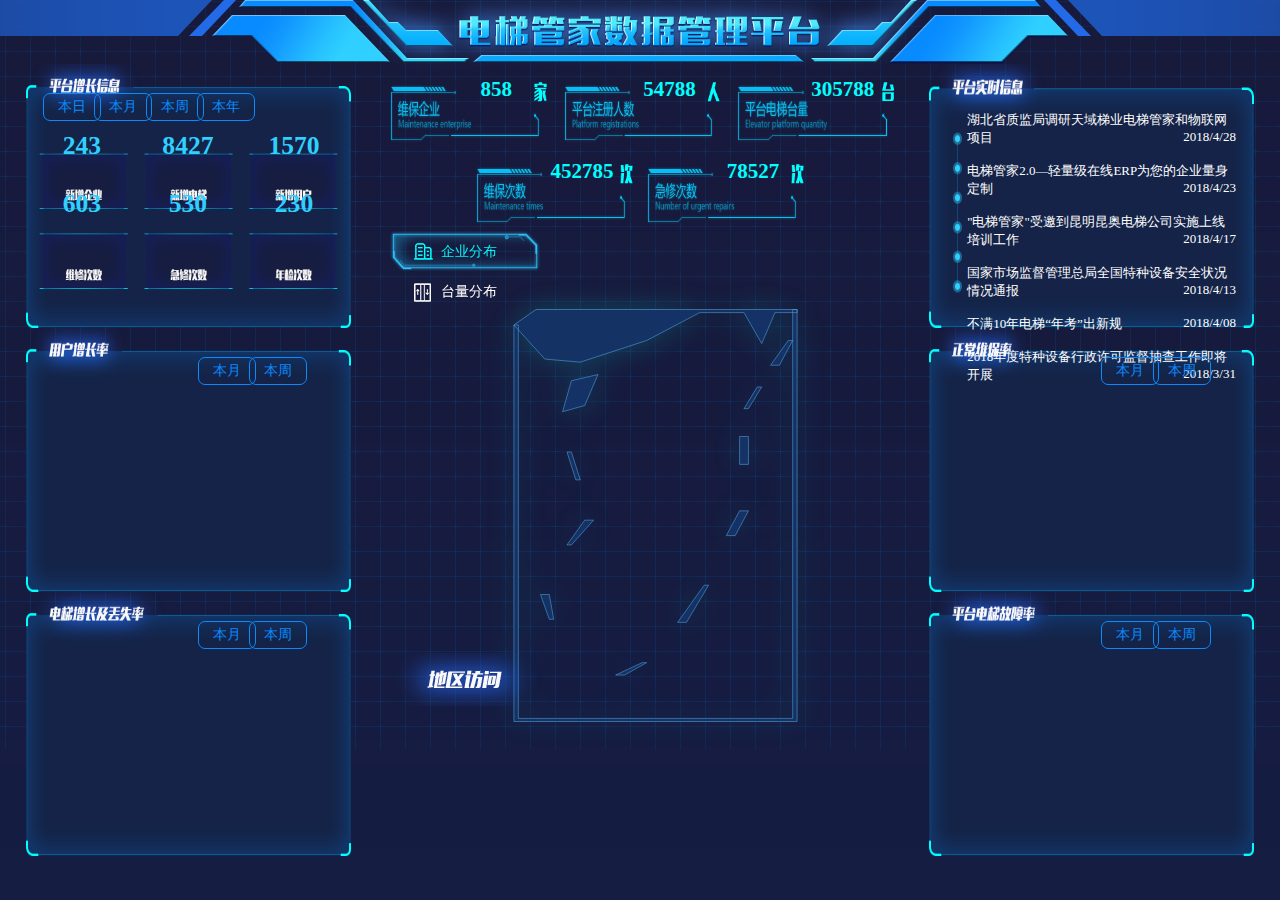
==== commit 92fc74f7: "五一" ====
--- a/BChart/index.html
+++ b/BChart/index.html
@@ -13,6 +13,7 @@
     <script src="https://apps.bdimg.com/libs/jquery/2.1.4/jquery.min.js"></script>
     <script src="https://code.highcharts.com/highcharts.js"></script>
     <script src="https://code.highcharts.com/highcharts-3d.js"></script>
+
 </head>
 <body id="dtgj">
     <div class="dtgjCOn">
@@ -24,9 +25,9 @@
                 <div >
                     <div>本日</div><div>本月</div><div>本周</div><div>本年</div>
                 </div><!--1-1-2--><p>
-                    <span>666666</span><span>888888</span><span>999999</span>
+                    <span class="timer">243</span><span class="timer">8427</span><span class="timer">1570</span>
                 </p><!--1-1-3--><p>
-                                    <span>666666</span><span>888888</span><span>999999</span>
+                    <span class="timer">603</span><span class="timer">530</span><span class="timer">230</span>
                 </p>
                 
             </div><!--1-2--><div>
@@ -50,38 +51,36 @@
           
                 <div>       <!--2-1-1-->
                     <div>
-                        <div></div>
-                        <div></div>
-                        <div></div>
+                        <div><!--2-1-1-1--><div class="timer">858</div></div>
+                        <div><!--2-1-1-2--><div class="timer">54788</div></div>
+                        <div><!--2-1-1-3--><div class="timer">305788</div></div>
                     </div>
                     <!--2-1-2-->
                     <div>
-                        <div></div>
-                        <div></div>
+                        <div><!--2-1-2-1--><div class="timer">452785</div></div>
+                        <div><!--2-1-2-2--><div class="timer">78527</div></div>
                     </div>
                 </div>
               </div><!--第二个2-2--><div>
                     <div class="particleBac" ></div>
-                    <div class="map"></div>
+                    <div class="map" id="map" ></div>
                     <div>
                         <div><img src="img/dtgj/qiyefenbu2.png" /><span>企业分布</span></div>
                         <div><img src="img/dtgj/tailiangfenbu.png" /><span>台量分布</span></div>
                     </div>
-               </div><!--第二个2-3--><div>
-
-               </div>
+               </div><!--第二个2-3--><div ><img src="img/dtgj/diqufangwen.png" /><div  id="regionalVisit"></div></div>
         </div><!--第三个--><div>
             <div>
                 <ul id="roll" >
-                    <li><span>wwwwwwww</span><span>03-10 15:30</span></li>
-                    <li><span>aaaaaaaaaa</span><span>03-10 15:30</span></li>
-                    <li><span>qqqqqqqq</span><span>03-10 15:30</span></li>
-                    <li><span>rrrrrr</span><span>03-10 15:30</span></li>
-                    <li><span>ssssss</span><span>03-10 15:30</span></li>
-                    <li><span>hhhhhhhhh</span><span>03-10 15:30</span></li>
-                    <li style="display:none;"><span>wwwwwwww</span><span>03-10 15:30</span></li>
-                    <li style="display:none;"><span>aaaaaaaaaa</span><span>03-10 15:30</span></li>
-                    <li style="display:none;" ><span>qqqqqqqq</span><span>03-10 15:30</span></li>
+                    <li><span>湖北省质监局调研天域梯业电梯管家和物联网项目</span><span>2018/4/28</span></li>
+                    <li><span>电梯管家2.0—轻量级在线ERP为您的企业量身定制</span><span>2018/4/23</span></li>
+                    <li><span>"电梯管家"受邀到昆明昆奥电梯公司实施上线培训工作</span><span>2018/4/17</span></li>
+                    <li><span>国家市场监督管理总局全国特种设备安全状况情况通报</span><span>2018/4/13</span></li>
+                    <li><span>不满10年电梯“年考”出新规</span><span>2018/4/08</span></li>
+                    <li><span>2018年度特种设备行政许可监督抽查工作即将开展</span><span>2018/3/31</span></li>
+                    <li style="display:none;"><span>多地纷纷出台措施，为电梯安全保驾护航</span><span>2018/3/25</span></li>
+                    <li style="display:none;"><span>【重磅】总理在2018年政府工作报告中为“电梯”发声</span><span>2018/3/23</span></li>
+                    <li style="display:none;" ><span>人民日报：电梯安全主体责任咋分、老旧电梯如何整改</span><span>2018/3/12</span></li>
                 </ul>
         </div><!--第三个3-2--><div>
                <!--3-2-1-->
@@ -100,27 +99,1127 @@
         </div>
     </div>
     <script src="js/custom.js"></script>
-    <script src="js/canvas-particle.js"></script>
+    <script src="js/jparticle.jquery.min.js"></script>
+    <script src="js/jquery.countUp.js"></script>
+    <script src="js/echarts.js"></script>
+    <script src="http://gallery.echartsjs.com/dep/echarts/map/js/china.js"></script>
     <script type="text/javascript" >
+
+        /*****************中国地图*************************/
+
+        (function () {
+
+            var myChart = echarts.init(document.getElementById('map'));
+            var data = [{
+                name: '海门',
+                value: 9
+            },
+        {
+            name: '鄂尔多斯',
+            value: 12
+        },
+        {
+            name: '招远',
+            value: 12
+        },
+        {
+            name: '舟山',
+            value: 12
+        },
+        {
+            name: '齐齐哈尔',
+            value: 14
+        },
+        {
+            name: '盐城',
+            value: 15
+        },
+        {
+            name: '赤峰',
+            value: 16
+        },
+        {
+            name: '青岛',
+            value: 18
+        },
+        {
+            name: '乳山',
+            value: 18
+        },
+        {
+            name: '金昌',
+            value: 19
+        },
+        {
+            name: '泉州',
+            value: 21
+        },
+        {
+            name: '莱西',
+            value: 21
+        },
+        {
+            name: '日照',
+            value: 21
+        },
+        {
+            name: '胶南',
+            value: 22
+        },
+        {
+            name: '南通',
+            value: 23
+        },
+        {
+            name: '拉萨',
+            value: 24
+        },
+        {
+            name: '云浮',
+            value: 24
+        },
+        {
+            name: '梅州',
+            value: 25
+        },
+        {
+            name: '文登',
+            value: 25
+        },
+        {
+            name: '上海',
+            value: 25
+        },
+        {
+            name: '攀枝花',
+            value: 25
+        },
+        {
+            name: '威海',
+            value: 25
+        },
+        {
+            name: '承德',
+            value: 25
+        },
+        {
+            name: '厦门',
+            value: 26
+        },
+        {
+            name: '汕尾',
+            value: 26
+        },
+        {
+            name: '潮州',
+            value: 26
+        },
+        {
+            name: '丹东',
+            value: 27
+        },
+        {
+            name: '太仓',
+            value: 27
+        },
+        {
+            name: '曲靖',
+            value: 27
+        },
+        {
+            name: '烟台',
+            value: 28
+        },
+        {
+            name: '福州',
+            value: 29
+        },
+        {
+            name: '瓦房店',
+            value: 30
+        },
+        {
+            name: '即墨',
+            value: 30
+        },
+        {
+            name: '抚顺',
+            value: 31
+        },
+        {
+            name: '玉溪',
+            value: 31
+        },
+        {
+            name: '张家口',
+            value: 31
+        },
+        {
+            name: '阳泉',
+            value: 31
+        },
+        {
+            name: '莱州',
+            value: 32
+        },
+        {
+            name: '湖州',
+            value: 32
+        },
+        {
+            name: '汕头',
+            value: 32
+        },
+        {
+            name: '昆山',
+            value: 33
+        },
+        {
+            name: '宁波',
+            value: 33
+        },
+        {
+            name: '湛江',
+            value: 33
+        },
+        {
+            name: '揭阳',
+            value: 34
+        },
+        {
+            name: '荣成',
+            value: 34
+        },
+        {
+            name: '连云港',
+            value: 35
+        },
+        {
+            name: '葫芦岛',
+            value: 35
+        },
+        {
+            name: '常熟',
+            value: 36
+        },
+        {
+            name: '东莞',
+            value: 36
+        },
+        {
+            name: '河源',
+            value: 36
+        },
+        {
+            name: '淮安',
+            value: 36
+        },
+        {
+            name: '泰州',
+            value: 36
+        },
+        {
+            name: '南宁',
+            value: 37
+        },
+        {
+            name: '营口',
+            value: 37
+        },
+        {
+            name: '惠州',
+            value: 37
+        },
+        {
+            name: '江阴',
+            value: 37
+        },
+        {
+            name: '蓬莱',
+            value: 37
+        },
+        {
+            name: '韶关',
+            value: 38
+        },
+        {
+            name: '嘉峪关',
+            value: 38
+        },
+        {
+            name: '广州',
+            value: 38
+        },
+        {
+            name: '延安',
+            value: 38
+        },
+        {
+            name: '太原',
+            value: 39
+        },
+        {
+            name: '清远',
+            value: 39
+        },
+        {
+            name: '中山',
+            value: 39
+        },
+        {
+            name: '昆明',
+            value: 39
+        },
+        {
+            name: '寿光',
+            value: 40
+        },
+        {
+            name: '盘锦',
+            value: 40
+        },
+        {
+            name: '长治',
+            value: 41
+        },
+        {
+            name: '深圳',
+            value: 41
+        },
+        {
+            name: '珠海',
+            value: 42
+        },
+        {
+            name: '宿迁',
+            value: 43
+        },
+        {
+            name: '咸阳',
+            value: 43
+        },
+        {
+            name: '铜川',
+            value: 44
+        },
+        {
+            name: '平度',
+            value: 44
+        },
+        {
+            name: '佛山',
+            value: 44
+        },
+        {
+            name: '海口',
+            value: 44
+        },
+        {
+            name: '江门',
+            value: 45
+        },
+        {
+            name: '章丘',
+            value: 45
+        },
+        {
+            name: '肇庆',
+            value: 46
+        },
+        {
+            name: '大连',
+            value: 47
+        },
+        {
+            name: '临汾',
+            value: 47
+        },
+        {
+            name: '吴江',
+            value: 47
+        },
+        {
+            name: '石嘴山',
+            value: 49
+        },
+        {
+            name: '沈阳',
+            value: 50
+        },
+        {
+            name: '苏州',
+            value: 50
+        },
+        {
+            name: '茂名',
+            value: 50
+        },
+        {
+            name: '嘉兴',
+            value: 51
+        },
+        {
+            name: '长春',
+            value: 51
+        },
+        {
+            name: '胶州',
+            value: 52
+        },
+        {
+            name: '银川',
+            value: 52
+        },
+        {
+            name: '张家港',
+            value: 52
+        },
+        {
+            name: '三门峡',
+            value: 53
+        },
+        {
+            name: '锦州',
+            value: 54
+        },
+        {
+            name: '南昌',
+            value: 54
+        },
+        {
+            name: '柳州',
+            value: 54
+        },
+        {
+            name: '三亚',
+            value: 54
+        },
+        {
+            name: '自贡',
+            value: 56
+        },
+        {
+            name: '吉林',
+            value: 56
+        },
+        {
+            name: '阳江',
+            value: 57
+        },
+        {
+            name: '泸州',
+            value: 57
+        },
+        {
+            name: '西宁',
+            value: 57
+        },
+        {
+            name: '宜宾',
+            value: 58
+        },
+        {
+            name: '呼和浩特',
+            value: 58
+        },
+        {
+            name: '成都',
+            value: 58
+        },
+        {
+            name: '大同',
+            value: 58
+        },
+        {
+            name: '镇江',
+            value: 59
+        },
+        {
+            name: '桂林',
+            value: 59
+        },
+        {
+            name: '张家界',
+            value: 59
+        },
+        {
+            name: '宜兴',
+            value: 59
+        },
+        {
+            name: '北海',
+            value: 60
+        },
+        {
+            name: '西安',
+            value: 61
+        },
+        {
+            name: '金坛',
+            value: 62
+        },
+        {
+            name: '东营',
+            value: 62
+        },
+        {
+            name: '牡丹江',
+            value: 63
+        },
+        {
+            name: '遵义',
+            value: 63
+        },
+        {
+            name: '绍兴',
+            value: 63
+        },
+        {
+            name: '扬州',
+            value: 64
+        },
+        {
+            name: '常州',
+            value: 64
+        },
+        {
+            name: '潍坊',
+            value: 65
+        },
+        {
+            name: '重庆',
+            value: 66
+        },
+        {
+            name: '台州',
+            value: 67
+        },
+        {
+            name: '南京',
+            value: 67
+        },
+        {
+            name: '滨州',
+            value: 70
+        },
+        {
+            name: '贵阳',
+            value: 71
+        },
+        {
+            name: '无锡',
+            value: 71
+        },
+        {
+            name: '本溪',
+            value: 71
+        },
+        {
+            name: '克拉玛依',
+            value: 72
+        },
+        {
+            name: '渭南',
+            value: 72
+        },
+        {
+            name: '马鞍山',
+            value: 72
+        },
+        {
+            name: '宝鸡',
+            value: 72
+        },
+        {
+            name: '焦作',
+            value: 75
+        },
+        {
+            name: '句容',
+            value: 75
+        },
+        {
+            name: '北京',
+            value: 79
+        },
+        {
+            name: '徐州',
+            value: 79
+        },
+        {
+            name: '衡水',
+            value: 80
+        },
+        {
+            name: '包头',
+            value: 80
+        },
+        {
+            name: '绵阳',
+            value: 80
+        },
+        {
+            name: '乌鲁木齐',
+            value: 84
+        },
+        {
+            name: '枣庄',
+            value: 84
+        },
+        {
+            name: '杭州',
+            value: 84
+        },
+        {
+            name: '淄博',
+            value: 85
+        },
+        {
+            name: '鞍山',
+            value: 86
+        },
+        {
+            name: '溧阳',
+            value: 86
+        },
+        {
+            name: '库尔勒',
+            value: 86
+        },
+        {
+            name: '安阳',
+            value: 90
+        },
+        {
+            name: '开封',
+            value: 90
+        },
+        {
+            name: '济南',
+            value: 92
+        },
+        {
+            name: '德阳',
+            value: 93
+        },
+        {
+            name: '温州',
+            value: 95
+        },
+        {
+            name: '九江',
+            value: 96
+        },
+        {
+            name: '邯郸',
+            value: 98
+        },
+        {
+            name: '临安',
+            value: 99
+        },
+        {
+            name: '兰州',
+            value: 99
+        },
+        {
+            name: '沧州',
+            value: 100
+        },
+        {
+            name: '临沂',
+            value: 103
+        },
+        {
+            name: '南充',
+            value: 104
+        },
+        {
+            name: '天津',
+            value: 105
+        },
+        {
+            name: '富阳',
+            value: 106
+        },
+        {
+            name: '泰安',
+            value: 112
+        },
+        {
+            name: '诸暨',
+            value: 112
+        },
+        {
+            name: '郑州',
+            value: 113
+        },
+        {
+            name: '哈尔滨',
+            value: 114
+        },
+        {
+            name: '聊城',
+            value: 116
+        },
+        {
+            name: '芜湖',
+            value: 117
+        },
+        {
+            name: '唐山',
+            value: 119
+        },
+        {
+            name: '平顶山',
+            value: 119
+        },
+        {
+            name: '邢台',
+            value: 119
+        },
+        {
+            name: '德州',
+            value: 120
+        },
+        {
+            name: '济宁',
+            value: 120
+        },
+        {
+            name: '荆州',
+            value: 127
+        },
+        {
+            name: '宜昌',
+            value: 130
+        },
+        {
+            name: '义乌',
+            value: 132
+        },
+        {
+            name: '丽水',
+            value: 133
+        },
+        {
+            name: '洛阳',
+            value: 134
+        },
+        {
+            name: '秦皇岛',
+            value: 136
+        },
+        {
+            name: '株洲',
+            value: 143
+        },
+        {
+            name: '石家庄',
+            value: 147
+        },
+        {
+            name: '莱芜',
+            value: 148
+        },
+        {
+            name: '常德',
+            value: 152
+        },
+        {
+            name: '保定',
+            value: 153
+        },
+        {
+            name: '湘潭',
+            value: 154
+        },
+        {
+            name: '金华',
+            value: 157
+        },
+        {
+            name: '岳阳',
+            value: 169
+        },
+        {
+            name: '长沙',
+            value: 175
+        },
+        {
+            name: '衢州',
+            value: 177
+        },
+        {
+            name: '廊坊',
+            value: 193
+        },
+        {
+            name: '菏泽',
+            value: 194
+        },
+        {
+            name: '合肥',
+            value: 229
+        },
+        {
+            name: '武汉',
+            value: 273
+        },
+        {
+            name: '大庆',
+            value: 279
+        }
+            ];
+            var geoCoordMap = {
+                '海门': [121.15, 31.89],
+                '鄂尔多斯': [109.781327, 39.608266],
+                '招远': [120.38, 37.35],
+                '舟山': [122.207216, 29.985295],
+                '齐齐哈尔': [123.97, 47.33],
+                '盐城': [120.13, 33.38],
+                '赤峰': [118.87, 42.28],
+                '青岛': [120.33, 36.07],
+                '乳山': [121.52, 36.89],
+                '金昌': [102.188043, 38.520089],
+                '泉州': [118.58, 24.93],
+                '莱西': [120.53, 36.86],
+                '日照': [119.46, 35.42],
+                '胶南': [119.97, 35.88],
+                '南通': [121.05, 32.08],
+                '拉萨': [91.11, 29.97],
+                '云浮': [112.02, 22.93],
+                '梅州': [116.1, 24.55],
+                '文登': [122.05, 37.2],
+                '上海': [121.48, 31.22],
+                '攀枝花': [101.718637, 26.582347],
+                '威海': [122.1, 37.5],
+                '承德': [117.93, 40.97],
+                '厦门': [118.1, 24.46],
+                '汕尾': [115.375279, 22.786211],
+                '潮州': [116.63, 23.68],
+                '丹东': [124.37, 40.13],
+                '太仓': [121.1, 31.45],
+                '曲靖': [103.79, 25.51],
+                '烟台': [121.39, 37.52],
+                '福州': [119.3, 26.08],
+                '瓦房店': [121.979603, 39.627114],
+                '即墨': [120.45, 36.38],
+                '抚顺': [123.97, 41.97],
+                '玉溪': [102.52, 24.35],
+                '张家口': [114.87, 40.82],
+                '阳泉': [113.57, 37.85],
+                '莱州': [119.942327, 37.177017],
+                '湖州': [120.1, 30.86],
+                '汕头': [116.69, 23.39],
+                '昆山': [120.95, 31.39],
+                '宁波': [121.56, 29.86],
+                '湛江': [110.359377, 21.270708],
+                '揭阳': [116.35, 23.55],
+                '荣成': [122.41, 37.16],
+                '连云港': [119.16, 34.59],
+                '葫芦岛': [120.836932, 40.711052],
+                '常熟': [120.74, 31.64],
+                '东莞': [113.75, 23.04],
+                '河源': [114.68, 23.73],
+                '淮安': [119.15, 33.5],
+                '泰州': [119.9, 32.49],
+                '南宁': [108.33, 22.84],
+                '营口': [122.18, 40.65],
+                '惠州': [114.4, 23.09],
+                '江阴': [120.26, 31.91],
+                '蓬莱': [120.75, 37.8],
+                '韶关': [113.62, 24.84],
+                '嘉峪关': [98.289152, 39.77313],
+                '广州': [113.23, 23.16],
+                '延安': [109.47, 36.6],
+                '太原': [112.53, 37.87],
+                '清远': [113.01, 23.7],
+                '中山': [113.38, 22.52],
+                '昆明': [102.73, 25.04],
+                '寿光': [118.73, 36.86],
+                '盘锦': [122.070714, 41.119997],
+                '长治': [113.08, 36.18],
+                '深圳': [114.07, 22.62],
+                '珠海': [113.52, 22.3],
+                '宿迁': [118.3, 33.96],
+                '咸阳': [108.72, 34.36],
+                '铜川': [109.11, 35.09],
+                '平度': [119.97, 36.77],
+                '佛山': [113.11, 23.05],
+                '海口': [110.35, 20.02],
+                '江门': [113.06, 22.61],
+                '章丘': [117.53, 36.72],
+                '肇庆': [112.44, 23.05],
+                '大连': [121.62, 38.92],
+                '临汾': [111.5, 36.08],
+                '吴江': [120.63, 31.16],
+                '石嘴山': [106.39, 39.04],
+                '沈阳': [123.38, 41.8],
+                '苏州': [120.62, 31.32],
+                '茂名': [110.88, 21.68],
+                '嘉兴': [120.76, 30.77],
+                '长春': [125.35, 43.88],
+                '胶州': [120.03336, 36.264622],
+                '银川': [106.27, 38.47],
+                '张家港': [120.555821, 31.875428],
+                '三门峡': [111.19, 34.76],
+                '锦州': [121.15, 41.13],
+                '南昌': [115.89, 28.68],
+                '柳州': [109.4, 24.33],
+                '三亚': [109.511909, 18.252847],
+                '自贡': [104.778442, 29.33903],
+                '吉林': [126.57, 43.87],
+                '阳江': [111.95, 21.85],
+                '泸州': [105.39, 28.91],
+                '西宁': [101.74, 36.56],
+                '宜宾': [104.56, 29.77],
+                '呼和浩特': [111.65, 40.82],
+                '成都': [104.06, 30.67],
+                '大同': [113.3, 40.12],
+                '镇江': [119.44, 32.2],
+                '桂林': [110.28, 25.29],
+                '张家界': [110.479191, 29.117096],
+                '宜兴': [119.82, 31.36],
+                '北海': [109.12, 21.49],
+                '西安': [108.95, 34.27],
+                '金坛': [119.56, 31.74],
+                '东营': [118.49, 37.46],
+                '牡丹江': [129.58, 44.6],
+                '遵义': [106.9, 27.7],
+                '绍兴': [120.58, 30.01],
+                '扬州': [119.42, 32.39],
+                '常州': [119.95, 31.79],
+                '潍坊': [119.1, 36.62],
+                '重庆': [106.54, 29.59],
+                '台州': [121.420757, 28.656386],
+                '南京': [118.78, 32.04],
+                '滨州': [118.03, 37.36],
+                '贵阳': [106.71, 26.57],
+                '无锡': [120.29, 31.59],
+                '本溪': [123.73, 41.3],
+                '克拉玛依': [84.77, 45.59],
+                '渭南': [109.5, 34.52],
+                '马鞍山': [118.48, 31.56],
+                '宝鸡': [107.15, 34.38],
+                '焦作': [113.21, 35.24],
+                '句容': [119.16, 31.95],
+                '北京': [116.46, 39.92],
+                '徐州': [117.2, 34.26],
+                '衡水': [115.72, 37.72],
+                '包头': [110, 40.58],
+                '绵阳': [104.73, 31.48],
+                '乌鲁木齐': [87.68, 43.77],
+                '枣庄': [117.57, 34.86],
+                '杭州': [120.19, 30.26],
+                '淄博': [118.05, 36.78],
+                '鞍山': [122.85, 41.12],
+                '溧阳': [119.48, 31.43],
+                '库尔勒': [86.06, 41.68],
+                '安阳': [114.35, 36.1],
+                '开封': [114.35, 34.79],
+                '济南': [117, 36.65],
+                '德阳': [104.37, 31.13],
+                '温州': [120.65, 28.01],
+                '九江': [115.97, 29.71],
+                '邯郸': [114.47, 36.6],
+                '临安': [119.72, 30.23],
+                '兰州': [103.73, 36.03],
+                '沧州': [116.83, 38.33],
+                '临沂': [118.35, 35.05],
+                '南充': [106.110698, 30.837793],
+                '天津': [117.2, 39.13],
+                '富阳': [119.95, 30.07],
+                '泰安': [117.13, 36.18],
+                '诸暨': [120.23, 29.71],
+                '郑州': [113.65, 34.76],
+                '哈尔滨': [126.63, 45.75],
+                '聊城': [115.97, 36.45],
+                '芜湖': [118.38, 31.33],
+                '唐山': [118.02, 39.63],
+                '平顶山': [113.29, 33.75],
+                '邢台': [114.48, 37.05],
+                '德州': [116.29, 37.45],
+                '济宁': [116.59, 35.38],
+                '荆州': [112.239741, 30.335165],
+                '宜昌': [111.3, 30.7],
+                '义乌': [120.06, 29.32],
+                '丽水': [119.92, 28.45],
+                '洛阳': [112.44, 34.7],
+                '秦皇岛': [119.57, 39.95],
+                '株洲': [113.16, 27.83],
+                '石家庄': [114.48, 38.03],
+                '莱芜': [117.67, 36.19],
+                '常德': [111.69, 29.05],
+                '保定': [115.48, 38.85],
+                '湘潭': [112.91, 27.87],
+                '金华': [119.64, 29.12],
+                '岳阳': [113.09, 29.37],
+                '长沙': [113, 28.21],
+                '衢州': [118.88, 28.97],
+                '廊坊': [116.7, 39.53],
+                '菏泽': [115.480656, 35.23375],
+                '合肥': [117.27, 31.86],
+                '武汉': [114.31, 30.52],
+                '大庆': [125.03, 46.58]
+            };
+            var convertData = function (data) {
+                var res = [];
+                for (var i = 0; i < data.length; i++) {
+                    var geoCoord = geoCoordMap[data[i].name];
+                    if (geoCoord) {
+                        res.push({
+                            name: data[i].name,
+                            value: geoCoord.concat(data[i].value)
+                        });
+                    }
+                }
+                return res;
+            };
+
+            option = {
+                backgroundColor: 'transparent',
+                title: {
+                    text: null,
+                    subtext: null,
+                    sublink: null,
+
+                    textStyle: {
+                        color: '#fff'
+                    }
+                },
+                tooltip: {
+                    trigger: 'item'
+                },
+                legend: {
+                    show: false
+                },
+
+
+                geo: {
+                    map: 'china',
+                    label: {
+                        emphasis: {
+                            show: false
+                        }
+                    },
+                    roam: true,
+                    itemStyle: {
+                        normal: {
+                            areaColor: '#153265',
+                            borderColor: '#5DB1E8',
+                            shadowBlur: 30,
+                            shadowColor: 'rgba(0,255,255, 0.2)'
+                        },
+                        emphasis: {
+                            areaColor: '#abcdef'
+                        }
+                    }
+                },
+                series: [
+                    {
+                        name: 'pm2.5',
+                        type: 'scatter',
+                        coordinateSystem: 'geo',
+                        data: convertData(data),
+                        symbolSize: function (val) {
+                            return val[2] / 10;
+                        },
+                        label: {
+                            normal: {
+                                formatter: '{b}',
+                                position: 'right',
+                                show: false
+                            },
+                            emphasis: {
+                                show: true
+                            }
+                        },
+                        itemStyle: {
+                            normal: {
+                                color: '#f4e925'
+                            }
+                        }
+                    },
+                    {
+                        name: 'Top 5',
+                        type: 'effectScatter',
+                        coordinateSystem: 'geo',
+                        data: convertData(data.sort(function (a, b) {
+                            return b.value - a.value;
+                        }).slice(0, 6)),
+                        symbolSize: function (val) {
+                            return val[2] / 10;
+                        },
+                        showEffectOn: 'render',
+                        rippleEffect: {
+                            brushType: 'stroke'
+                        },
+                        hoverAnimation: true,
+                        label: {
+                            normal: {
+                                formatter: '{b}',
+                                position: 'right',
+                                show: true
+                            }
+                        },
+                        itemStyle: {
+                            normal: {
+                                color: '#FFFD00',
+                                shadowBlur: 10,
+                                shadowColor: '#333'
+                            }
+                        },
+                        zlevel: 1
+                    }
+                ]
+            };
+            myChart.setOption(option);
+
+
+        })();
+
+
+
+        /***************************************************************************/
+
+
+        jQuery(function ($) {
+            $(".timer").countTo({
+                lastSymbol: "", //显示在最后的字符
+                from: 0,  // 开始时的数字
+                speed: 1500,  // 总时间
+                refreshInterval: 100,  // 刷新一次的时间
+                beforeSize: 0, //小数点前最小显示位数，不足的话用0代替 
+                decimals:0,  // 小数点后的位数，小数做四舍五入
+                onUpdate: function () {
+                },  // 更新时回调函数
+                onComplete: function () {
+                    for (i in arguments) {
+                        //console.log(arguments[i]);
+                    }
+                }
+            });
+        });
+
+
         /*背景粒子效果*/
-        window.onload = function () {
-            //配置
-            var config = {
-                vx: 4,	//小球x轴速度,正为右，负为左
-                vy: 4,	//小球y轴速度
-                height: 2,	//小球高宽，其实为正方形，所以不宜太大
-                width: 2,
-                count: 200,		//点个数
-                color: "121, 162, 185", 	//点颜色
-                stroke: "130,255,255", 		//线条颜色
-                dist: 6000, 	//点吸附距离
-                e_dist: 20000, 	//鼠标吸附加速距离
-                max_conn: 10 	//点到点最大连接数
-            }
-
-            //调用
-            CanvasParticle(config);
-        }
+        (function () {
+
+            $(".particleBac").jParticle({
+                background: "transparent",
+                color: "#4C7B90",
+                particlesNumber: "50",
+                linkDist: "20",
+                particle: {
+                    color: "#00FFFF",
+                    minSize: 2,
+                    maxSize: 4,
+                    speed: 60
+                }
+            });
+
+        })();
 
     //3-1滚动
 
@@ -155,21 +1254,23 @@
         };
     }
 
-    //setInterval("Notice()", 4000);
+ setInterval("Notice()", 2000);
 
         $(document).ready(function () {
 
             //1-2
+
             (function () {
+                var colors = ['#318BCC'];
                 var chart = {
                     type: 'column',
-                    margin: 75,
+
                     backgroundColor: "transparent",
                     options3d: {
                         enabled: true,
-                        alpha: 10,
-                        beta: 25,
-                        depth: 70
+                        alpha: 20,
+                        beta: 0,
+                        depth:30
                     }
                 };
                 var credits = {
@@ -180,33 +1281,95 @@
                 };
                 var legend = {
                     enabled: false
+
                 };
                 var xAxis = {
                     categories: ["周一", "周二", "周三", "周四", "周五", "周六", "周日"],
-                    lineColor: '#000080',
-                    lineWidth: 2
+                    crosshair: true,
+                    lineColor: '#0B6DA5',
+                    gridLineWidth:0,
+                    tickColor: 'transparent',
+                    labels: {
+                        style: {
+                            'color': '#fff'
+                        }
+                    }
                 };
                 var yAxis = {
-                    className: 'highcharts-color-0',
                     title: {
-                        text: null
+                        text: '(%)',
+                        style: {
+                            color: 'white'
+                        },
+                        align: 'high',
+                        offset: 0,
+                        rotation: 0,
+                        y: -15,
+                        x: -10
+                    },
+                    lineColor: '#0B6DA5',
+                    tickAmount: 4,
+                    gridLineWidth: 0,
+            
+                    labels: {
+                        style: {
+                            'color': '#fff'
+                        }
                     }
                 };
+
+                var tooltip = {
+                    enabled: false
+                };
                 var series = [{
-                    name: 'Sales',
-                    data: [2, 3,  4, 0, 5, 1, 4]
+                    data: [2, 3, 4, 10, 5, 1, 4],
+                    color: {
+                        linearGradient: { x1: 0, y1: 0, x2: 0, y2: 1.8 },
+                        stops: [
+                                    [0, colors],
+                                    [0.5, '#3C2CD3'],
+                                    [1, colors]
+                        ]
+                    }
                 }];
+
+                var plotOptions = {
+                    column: {
+                        pointPadding: 0.35,
+                        borderWidth: 0,
+                        dataLabels: {
+                            enabled: true,
+                            color: 'white'
+                        }
+                    },
+                    series: {
+                        states: {
+                            hover: {
+                                enabled: false
+                            }
+                        }
+                    }
+
+
+                };
+
 
                 var json = {};
                 json.chart = chart;
+                json.tooltip = tooltip;
                 json.title = title;
                 json.credits = credits;
                 json.xAxis = xAxis;
+
                 json.yAxis = yAxis;
+                json.plotOptions = plotOptions;
                 json.legend = legend;
                 json.series = series;
                 $('#userGrowthRate').highcharts(json);
             })();
+
+
+
             //1-3
             (function () {
                 var color = ['#FFFD00'];
@@ -266,8 +1429,8 @@
                     backgroundColor: '#23548E',
                     borderColor: 'transparent',
                     useHTML: true,
-                    headerFormat: '<div style="background-color:#3188D7;color:#fff;width:100%;position:absolute;" >{series.name}</div>',
-                    pointFormat: '<div style="background-color:#23568F;height:30px;line-height:30px; color:#fff;text-align:center;" >{point.y:.1f} %</div>',
+                    headerFormat: '<div style="background-color:#3188D7;color:#fff;text-align:center; width:100px;position:absolute;" >{series.name}</div>',
+                    pointFormat: '<div style="background-color:#23568F;width:100px;margin-top:20px; color:#fff;text-align:center;" >{point.y:.1f} %</div>',
                     valueSuffix: ' units'
                 };
                 var credits = {
@@ -318,21 +1481,496 @@
                 $('#elevatorIncreaseLossRate').highcharts(json);
             })();
 
+            //2-3
+            
+            (function () {
+                var oMyChart = echarts.init(document.getElementById('regionalVisit'));
+
+                var bgImg = '[data-uri]';
+
+                var fillImg = '[data-uri]';
+                var chartData = [
+                    {
+                        name: '武汉市',
+                        value: 2691
+                    },
+                    {
+                        name: '上海市',
+                        value: 5000
+                    },
+                    {
+                        name: '昆明市',
+                        value: 3416
+                    },
+                    {
+                        name: '苏州市',
+                        value: 4666
+                    },
+                        {
+                            name: '广州市',
+                            value: 2691
+                        },
+                    {
+                        name: '汕尾市',
+                        value: 5000
+                    },
+                    {
+                        name: '西宁市',
+                        value: 3416
+                    },
+                    {
+                        name: '鄂州市',
+                        value: 4666
+                    },
+                        {
+                            name: '南京市',
+                            value: 3416
+                        },
+                    {
+                        name: '贵州市',
+                        value: 4666
+                    }
+                ];
+
+                var bgData = [];
+                var itemData = [];
+
+                // 取出每一条数据value,作为显示数据
+                chartData.forEach(function (items, index) {
+                    itemData.push(items.value);
+                })
+
+                // 取出所有数据最大值,作为背景象形柱图数据
+                chartData.forEach(function (items, index) {
+                    bgData.push({
+                        name: items.name,
+                        value: Math.max.apply(null, itemData)
+                    });
+                })
+
+                // 所有数据最大值
+                var maxValue = Math.max.apply(null, itemData);
+
+                // 字体 distance放大参数
+                var scale = 1;
+
+                //富文本配置
+                var rich = {
+                    white: {
+                        color: "#fff",
+                        align: 'left',
+                        fontSize: 12 * scale,
+                        padding: [0, 0]
+                    },
+                };
+        
+                var option = {
+                    backgroundColor: 'transparent',
+                    tooltip: {
+                        formatter: '{b} : {c}',
+                    },
+                    grid: {
+                        left: '3%',
+                        right: '6%',
+                        bottom: '3%',
+                        containLabel: true
+                    },
+                    xAxis: [{
+                        type: 'category',
+                        data: (function (data) {
+                            var arr = [];
+                            data.forEach(function (items) {
+                                arr.push(items.name);
+                            });
+                            return arr;
+                        
+                        })(chartData),
+                  
+
+
+                        boundaryGap: ['20%', '20%'],
+                        splitLine: {
+                            show: false
+                        },
+                        axisLine: {
+                            show: true,
+                            lineStyle: {
+                                color: '#0B6BA2'
+
+                            }
+                        },
+                        axisTick: {
+                            show: false
+                        },
+                        axisLabel: {
+                            textStyle: {
+                                fontSize: 12 * scale,
+                                color: '#fff'
+                            }
+                        }
+                    }],
+                    yAxis: [{
+                        name: "（次）",
+                        nameTextStyle: {
+                            color: "#fff",
+                           
+                        },
+                        splitLine: {
+                            show: false
+                        },
+                        axisLine: {
+                            show: true,
+                            lineStyle: {
+                                color: '#0B6BA2'
+
+                            }
+                        },
+                        axisTick: {
+                            show: false
+                        },
+                        axisLabel: {
+                            textStyle: {
+                                color: '#fff',
+                                fontSize: 12 * scale
+                            }
+                        },
+                    }],
+                    series: [
+                        //背景
+                        {
+                            name: 'bg',
+                            type: 'pictorialBar',
+                            barWidth: '45%',
+                            // barGap: '0%',
+                            silent: true,
+                            label: {
+                                normal: {
+                                    show: true,
+                                    position: "top",
+                                    distance: 12 * scale,
+                                    formatter: function (params) {
+                                        var stuNum = 0;
+                                        chartData.forEach(function (value, index, array) {
+                                            if (params.name == value.name) {
+                                                stuNum = value.value;
+                                            }
+                                        })
+                                        return stuNum + '{white| 次}';
+                                    },
+                                    textStyle: {
+                                        color: "#fff",
+                                        fontSize: 12 * scale
+                                    },
+                                    rich: rich
+                                }
+                            },
+                            symbol: 'image://' + bgImg,
+                            symbolClip: false,
+                            symbolBoundingData: maxValue,
+                            symbolSize: [20, '100%'],
+                            data: bgData
+                        },
+                        {
+                            name: '数据',
+                            type: 'pictorialBar',
+                            barWidth: '45%',
+                            barGap: '-100%',
+                            data: chartData,
+                            z: 3,
+                            symbol: 'image://' + fillImg,
+                            symbolClip: true,
+                            symbolBoundingData: maxValue,
+                            symbolSize: [20, '100%']
+                        },
+                    ]
+                };
+
+                oMyChart.setOption(option);
+            })();
+
             //3-2
 
             (function () {
-                var colorArr = ['#2CF9CC'];
+
+                var oChart = echarts.init(document.getElementById('rateNormalMaintenance'));
+
+                var xData = ['周一', '周二', '周三', '周四', '周五', '周六', '周日']
+
+                var data = [13.7, 13.4, 13.5, 16.1, 17.4, 15.2, 13.5]
+
+                var option = {
+                    backgroundColor: "transparent",
+                    title: {
+                        show: false
+                    },
+                    tooltip: {
+                        show: "true",
+                        trigger: 'item',
+                        backgroundColor: 'rgba(0,0,0,0.7)', // 背景
+                        padding: [8, 10], //内边距
+                        extraCssText: 'box-shadow: 0 0 3px rgba(255, 255, 255, 0.4);', //添加阴影
+                        formatter: function (params) {
+                            if (params.seriesName != "") {
+                                return params.name + ' ： 正常维保率 ' + params.value + ' %';
+                            }
+                        },
+
+                    },
+                    grid: {
+                        borderWidth: 0,
+                        top: 110,
+                        bottom: 95,
+                        textStyle: {
+                            color: "#fff"
+                        }
+                    },
+                    xAxis: [{
+                        type: 'category',
+                        axisTick: {
+                            show: false
+                        },
+                        axisLine: {
+                            show: true,
+                            lineStyle: {
+                                color: '#0B6EA6',
+                            }
+                        },
+                        axisLabel: {
+                            inside: false,
+                            textStyle: {
+                                color: '#fff',
+                                fontWeight: 'normal',
+                                fontSize: '12',
+                            },
+                            // formatter:function(val){
+                            //     return val.split("").join("\n")
+                            // },
+                        },
+                        data: xData,
+                    }, {
+                        type: 'category',
+                        axisLine: {
+                            show: false
+                        },
+                        axisTick: {
+                            show: false
+                        },
+                        axisLabel: {
+                            show: false
+                        },
+                        splitArea: {
+                            show: false
+                        },
+                        splitLine: {
+                            show: false
+                        },
+                        data: xData,
+                    }],
+                    yAxis: {
+                        type: 'value',
+                        nameTextStyle: {
+                            color: "#fff",
+
+                        },
+                        name: '(%)',
+                        axisTick: {
+                            show: false
+                        },
+                        axisLine: {
+                            show: true,
+                            lineStyle: {
+                                color: '#0B6EA6',
+                            }
+                        },
+                        splitLine: {
+                            show: false,
+                            lineStyle: {
+                                color: '#fff ',
+                            }
+                        },
+                        axisLabel: {
+                            textStyle: {
+                                color: '#fff',
+                                fontWeight: 'normal',
+                                fontSize: '12',
+                            }
+
+                        },
+                    },
+                    series: [{
+                        name: '生师比(%)',
+                        type: 'bar',
+                        itemStyle: {
+                            normal: {
+                                show: true,
+                                color: new echarts.graphic.LinearGradient(0, 0, 0, 1, [{
+                                    offset: 0,
+                                    color: '#2CF8CC'
+                                }, {
+                                    offset: 1,
+                                    color: '#3085C7'
+                                }]),
+                                barBorderRadius: 50,
+                                borderWidth: 0,
+                            },
+                            emphasis: {
+                                shadowBlur: 15,
+                                shadowColor: 'rgba(105,123, 214, 0.7)'
+                            }
+                        },
+                        zlevel: 2,
+                        barWidth: '10%',
+                        data: data,
+                    },
+                        {
+                            name: '',
+                            type: 'bar',
+                            xAxisIndex: 1,
+                            zlevel: 1,
+                            itemStyle: {
+                                normal: {
+                                    color: '#024C73',
+                                    borderWidth: 0,
+                                    shadowBlur: {
+                                        shadowColor: 'rgba(255,255,255,0.31)',
+                                        shadowBlur: 10,
+                                        shadowOffsetX: 0,
+                                        shadowOffsetY: 2,
+                                    },
+                                }
+                            },
+                            barWidth: '10%',
+                            data: [100, 100, 100, 100, 100, 100, 100]
+                        }
+                    ]
+                }
+
+                oChart.setOption(option);
+
+
+        //        var colorArr = ['#2CF9CC'];
+        //        var chart = {
+        //            type: 'column',
+        //            backgroundColor: "transparent"
+        //        };
+        //        var title = {
+        //            text: null
+        //        };
+
+        //        var xAxis = {
+        //            categories: ["周一", "周二", "周三", "周四", "周五", "周六", "周日"],
+        //            crosshair: true,
+        //            lineColor: '#0B6DA5',
+        //            lineWidth: 1,
+        //            tickColor: 'transparent',
+        //            labels: {
+        //                style: {
+        //                    'color': '#fff'
+        //                }
+        //            }
+        //        };
+        //        var yAxis = {
+        //            title: {
+        //                text: '(%)',
+        //                style: {
+        //                    color: 'white'
+        //                },
+        //                align: 'high',
+        //                offset: 0,
+        //                rotation: 0,
+        //                y: -15,
+        //                x: -10
+        //            },
+        //            lineColor: '#0B6DA5',
+        //            lineWidth: 1,
+        //            tickAmount: 4,
+        //            gridLineColor: 'transparent',
+        //            labels: {
+        //                style: {
+        //                    'color': '#fff'
+        //                }
+        //            }
+        //        };
+
+        //        var plotOptions = {
+        //            column: {
+        //                pointPadding: 0.2,
+        //                borderWidth: 0,
+        //                dataLabels:{
+        //                    enabled:true,
+        //                }
+        //            },
+        //            series: {
+        //                dataLabels: {
+        //             backgroundColor: 'transparent',
+        //            enabled: true,
+        //            color: '#00FAFC',
+        //            format: '{y} %'
+        //        }
+        //}
+        //        };
+        //        var credits = {
+        //            enabled: false
+        //        };
+        //        var tooltip = {
+        //            enabled: false
+        //        };
+
+        //        var series = [{
+        //            name: '正常维保率',
+        //            data: [49, 71, 10, 29, 44, 70, 35],
+        //            color: {
+        //                linearGradient: { x1: 0, y1: 0, x2: 0, y2: 1.8 },
+        //                stops: [
+        //                            [0, colorArr],
+        //                            [0.5, '#318BCC'],
+        //                            [1, colorArr]
+        //                ]
+        //            }
+        //        }];
+        //        var legend = {
+        //            enabled: true,
+        //            align: 'left',
+        //            verticalAlign: 'top',
+        //            y: -30,
+        //            x: 35,
+                  
+        //            itemStyle: {
+        //                color: 'transparent'
+        //            }
+        //        };
+        //        var json = {};
+        //        json.chart = chart;
+        //        json.title = title;
+        //        json.legend = legend;
+              
+        //        json.tooltip = tooltip;
+        //        json.xAxis = xAxis;
+        //        json.yAxis = yAxis;
+        //        json.series = series;
+        //        json.plotOptions = plotOptions;
+        //        json.credits = credits;
+        //        $('#rateNormalMaintenance').highcharts(json);
+
+
+
+
+
+
+            })();
+
+            //3-3
+
+            (function () {
+                var color = ['#BA00FF'];
                 var chart = {
-                    type: 'column',
                     backgroundColor: "transparent"
                 };
                 var title = {
                     text: null
                 };
-
                 var xAxis = {
                     categories: ["周一", "周二", "周三", "周四", "周五", "周六", "周日"],
-                    crosshair: true,
                     lineColor: '#0B6DA5',
                     lineWidth: 1,
                     tickColor: 'transparent',
@@ -364,111 +2002,6 @@
                         }
                     }
                 };
-
-                var plotOptions = {
-                    column: {
-                        pointPadding: 0.2,
-                        borderWidth: 0,
-                        dataLabels:{
-                            enabled:true,
-                        }
-                    },
-                    series: {
-                        dataLabels: {
-                     backgroundColor: 'transparent',
-                    enabled: true,
-                    color: '#00FAFC',
-                    format: '{y} %'
-                }
-        }
-                };
-                var credits = {
-                    enabled: false
-                };
-                var tooltip = {
-                    enabled: false
-                };
-
-                var series = [{
-                    name: '正常维保率',
-                    data: [49, 71, 10, 29, 44, 70, 35],
-                    color: {
-                        linearGradient: { x1: 0, y1: 0, x2: 0, y2: 2 },
-                        stops: [
-                                    [0, colorArr],
-                                    [0.5, '#318BCC'],
-                                    [1, colorArr]
-                        ]
-                    }
-                }];
-                var legend = {
-                    enabled: true,
-                    align: 'left',
-                    verticalAlign: 'top',
-                    y: -30,
-                    x: 35,
-                  
-                    itemStyle: {
-                        color: 'transparent'
-                    }
-                };
-                var json = {};
-                json.chart = chart;
-                json.title = title;
-                json.legend = legend;
-              
-                json.tooltip = tooltip;
-                json.xAxis = xAxis;
-                json.yAxis = yAxis;
-                json.series = series;
-                json.plotOptions = plotOptions;
-                json.credits = credits;
-                $('#rateNormalMaintenance').highcharts(json);
-            })();
-
-            //3-3
-
-            (function () {
-                var color = ['#BA00FF'];
-                var chart = {
-                    backgroundColor: "transparent"
-                };
-                var title = {
-                    text: null
-                };
-                var xAxis = {
-                    categories: ["周一", "周二", "周三", "周四", "周五", "周六", "周日"],
-                    lineColor: '#0B6DA5',
-                    lineWidth: 1,
-                    tickColor: 'transparent',
-                    labels: {
-                        style: {
-                            'color': '#fff'
-                        }
-                    }
-                };
-                var yAxis = {
-                    title: {
-                        text: '(%)',
-                        style: {
-                            color: 'white'
-                        },
-                        align: 'high',
-                        offset: 0,
-                        rotation: 0,
-                        y: -15,
-                        x: -10
-                    },
-                    lineColor: '#0B6DA5',
-                    lineWidth: 1,
-                    tickAmount: 4,
-                    gridLineColor: 'transparent',
-                    labels: {
-                        style: {
-                            'color': '#fff'
-                        }
-                    }
-                };
                 var legend = {
                     enabled: true,
                     align: 'left',
@@ -481,7 +2014,13 @@
                     }
                 };
                 var tooltip = {
-                    shared: true,
+                    shared: false,
+                    borderRadius: '10',
+                    backgroundColor: '#23548E',
+                    borderColor: 'transparent',
+                    useHTML: true,
+                    headerFormat: '<div style="background-color:#3188D7;color:#fff;text-align:center; width:100px;position:absolute;" >{series.name}</div>',
+                    pointFormat: '<div style="background-color:#23568F;width:100px;margin-top:20px; color:#fff;text-align:center;" >{point.y:.1f} %</div>',
                     valueSuffix: ' units'
                 };
                 var credits = {
@@ -518,6 +2057,7 @@
                 json.legend = legend;
                 json.xAxis = xAxis;
                 json.yAxis = yAxis;
+                json.tooltip = tooltip;
                 json.legend = legend;
                 json.plotOptions = plotOptions;
                 json.credits = credits;
--- a/BChart/css/custom.css
+++ b/BChart/css/custom.css
@@ -3,6 +3,11 @@
    display:none;
 }
 #elevatorFailureRatePlatform .highcharts-legend-item{
+   display:none;
+}
+
+
+#filureRatePlatformElevator .highcharts-legend-item{
    display:none;
 }
 
@@ -18,7 +23,7 @@
     height:88vh;
     margin:0 auto;
     margin-top:5%;
-    background-color:red;
+ 
 }
     .dtgjCOn > div {
         display:inline-block;
@@ -27,7 +32,7 @@
         .dtgjCOn > div:first-child, .dtgjCOn > div:last-child {
              width:26.5%;
              height:100%;
-             background-color:green;
+         
         }
         .dtgjCOn > div:first-child>div, .dtgjCOn > div:last-child>div {
             width:100%;
@@ -61,11 +66,28 @@
         ,.qyChartCon > div:last-child > div:last-child > div:first-child
         ,.qyChartCon > div:nth-child(2)>div:last-child>div:first-child>div{
                zoom:1;
+               z-index:22;
                float:right;
                margin-top:9%;
                margin-right:4%;
                width:295px;
         }
+
+       .dtgjCOn > div:first-child > div:first-child > div:first-child>div
+        ,.dtgjCOn>div:first-child>div:nth-child(2)>div:first-child>div
+        ,.dtgjCOn>div:first-child>div:last-child>div:first-child>div
+        ,.dtgjCOn>div:last-child>div:nth-child(2)>div:first-child>div
+        ,.dtgjCOn>div:last-child>div:last-child>div:first-child>div
+        ,.qyChartCon > div:last-child > div:first-child >div:first-child>div
+        ,.qyChartCon > div:last-child > div:nth-child(2) > div:first-child>div
+        ,.qyChartCon > div:last-child > div:last-child > div:first-child>div
+        ,.qyChartCon > div:nth-child(2)>div:last-child>div:first-child>div>div{
+             position:absolute;
+             z-index:22;
+        }
+
+
+
         .dtgjCOn > div:first-child > div:first-child > div:first-child:after
         ,.dtgjCOn>div:first-child>div:nth-child(2)>div:first-child:after
         ,.dtgjCOn>div:first-child>div:last-child>div:first-child:after
@@ -175,7 +197,6 @@
            
           /*第一个框1-2-2*/
             .dtgjCOn > div:first-child > div:nth-child(2) > div:last-child
-            ,.dtgjCOn>div:last-child>div:nth-child(2)>div:last-child
             ,.dtgjCOn>div:last-child>div:last-child>div:last-child
             , .dtgjCOn > div:first-child > div:last-child > div:last-child {
                 position:absolute;
@@ -201,19 +222,19 @@
         left:50%;
         position:absolute;
         margin-left:-19.5%;
-        background-color:yellow;
+    
     }
     /*2-1*/
         .dtgjCOn > div:nth-child(2) > div:first-child {
             width:100%;
             height:18.5%;
-            background-color:pink;
+         
         }
 
 
         /*2-1-1*/
          .dtgjCOn > div:nth-child(2) > div:first-child > div:first-child > div:first-child {
-                background-color:yellow;
+             
                 position:absolute;
                 width:100%;
                 margin-top:3.5%;
@@ -232,7 +253,22 @@
             -moz-background-size: 100% 100%;  
             -webkit-background-size: 100% 100%;  
         }
-
+        /*<!--2-1-1-1-->*/
+            .dtgjCOn > div:nth-child(2) > div:first-child > div:first-child > div:first-child > div:first-child>div
+            , .dtgjCOn > div:nth-child(2) > div:first-child > div:first-child > div:first-child > div:nth-child(2)>div 
+            ,.dtgjCOn > div:nth-child(2) > div:first-child > div:first-child >  div:first-child > div:last-child>div
+            ,.dtgjCOn > div:nth-child(2) > div:first-child > div:first-child > div:nth-child(2) > div:first-child>div
+            , .dtgjCOn > div:nth-child(2) > div:first-child > div:first-child > div:nth-child(2) > div:nth-child(2)>div {
+            color:#00FFFF;
+            width:45%;
+            height:40%;
+            margin-top:-3%;
+            font-size:21px;
+            font-weight:bold;
+            text-align:center;
+            margin-left:45%;
+
+            }
         .dtgjCOn > div:nth-child(2) > div:first-child>div:first-child>div:first-child>div:nth-child(2) {
             background:url(../img/dtgj/pingtaizhucerenshu.png)  no-repeat center 0;
             background-size: 100% 100%;  
@@ -278,37 +314,37 @@
        .dtgjCOn > div:nth-child(2) > div:nth-child(2) {
             width:100%;
             height:59%;
-            background-color:orange;
+          
         }
                  /*第二个框中间那个框*/
         .particleBac, .map {
             position:absolute;
         }
         .particleBac {
-            width:60%;
-            height:57%;
+            width:115%;
+            height:65%;
             left:50%;
             top:50%;
-            margin-left:-30%;
-            margin-top:-34%;
-            opacity:0.5;
-            background-color:lightblue;
+ margin-left:-55%;
+            margin-top:-40%;
+        
+          
         }
         .map {
-            width:90%;
-            height:52%;
+            width:115%;
+            height:65%;
             z-index:2;
             left:50%;
             top:50%;
-            margin-left:-45%;
-            margin-top:-31.5%;
-            background-color:purple;
+            margin-left:-55%;
+            margin-top:-40%;
+      
         }
           /*第二个框中间那个框2-2-3*/
 
         .dtgjCOn > div:nth-child(2) > div:nth-child(2) > div:last-child
         ,.qyChartCon > div:nth-child(2)>div:nth-child(2)>div:last-child {
-            background-color:darkgreen;
+  
             cursor:pointer;
             position:absolute;
             margin-top:4%;
@@ -316,8 +352,8 @@
             z-index:3;
         }
 
-        .dtgjCOn > div:nth-child(2) > div:nth-child(2) > div:last-child>div
-        ,.qyChartCon > div:nth-child(2)>div:nth-child(2)>div:last-child>div {
+        .dtgjCOn > div:nth-child(2) > div:nth-child(2) > div:last-child>div:first-child
+        ,.qyChartCon > div:nth-child(2)>div:nth-child(2)>div:last-child>div{
                     height:40px;
                     background:url(../img/dtgj/xuanzhong2.png)  no-repeat center 0;
                     background-size: 100% 100%;  
@@ -335,7 +371,7 @@
             .dtgjCOn > div:nth-child(2) > div:nth-child(2) > div:last-child > div > span
              ,.qyChartCon > div:nth-child(2)>div:nth-child(2)>div:last-child>div>span {
                   font-size:14px; 
-                  background-color:red; 
+           
                   display:inline-block;
                   height:30px;
                   line-height:30px;
@@ -359,12 +395,21 @@
        .dtgjCOn > div:nth-child(2) > div:last-child {
             width:100%;
             height:22.5%;
-            background-color:#abcdef;
-        }
-
-
+            position:absolute;
+            z-index:10;
+      
+        }
+        .dtgjCOn > div:nth-child(2) > div:last-child > img {
+            margin-top:-5%;
+            position:absolute;
+        }
+        #regionalVisit {
+            width:100%;
+            height:100%;
+        }
 
       /*第三个框*/
+
     .dtgjCOn>div:last-child
     ,.dtgjCOn > div:last-child > div:first-child > ul>li>span:last-child
     ,.qyChartCon  > div:first-child> div:last-child > ul>li>span:last-child{
@@ -396,19 +441,18 @@
             color:#fff;
             display:block;
             font-size:13px;
-            background-color:red;
+      
 
         }
             .dtgjCOn > div:last-child > div:first-child > ul > li>span
             ,.qyChartCon  > div:first-child> div:last-child > ul > li>span {
                 height:15px !important;
   
-                background-color:yellow;
+      
             }
             .dtgjCOn > div:last-child > div:first-child > ul > li
             ,.dtgjCOn > div:last-child > div:first-child > ul > li>span {
             
-                background-color:green;
             }
         .dtgjCOn > div:last-child > div:first-child > ul>li:not(:first-child){
             margin-top:15px;
@@ -422,6 +466,15 @@
             -moz-background-size: 100% 100%;  
             -webkit-background-size: 100% 100%;  
     }
+            .dtgjCOn > div:last-child > div:nth-child(2) > div:last-child {
+                position:absolute;
+                width:23%;
+                height:21%;
+                margin-top:3.5%;
+                margin-left:1%;
+            }
+
+
        /*第三个框3-3*/
        .dtgjCOn>div:last-child>div:last-child {
             background:url(../img/dtgj/pingtaidiantiguzhanglv.png)  no-repeat center 0;
@@ -444,7 +497,7 @@
     height:96vh;
     margin:0 auto;
     margin-top:1.3%;
-   background-color:#abcdef;
+
 }
     .qyChartCon > div {
         display:inline-block;
@@ -455,35 +508,38 @@
         width:27%;
         height:100%;
         zoom:1;
-        background-color:red;
+
         
     }
 
      /********111*********/
       .qyChartCon > div:first-child > div:first-child > div:first-child {
 
-          background-color:green;
+      
+         zoom:-1;
           position:absolute;
           margin-top:2.5%;
-          height:17%;
-          margin-left:1.5%;
-          width:23%;
-        }
-
+          height:20%;
+       
+          width:30%;
+        }
+        .qyChartCon > div:first-child > div:first-child > div:first-child > div {
+          zoom:-1;
+        }
         .qyChartCon > div:first-child > div:first-child > div:first-child > div {
             height:100%;
             width:48%;
             display:inline-block;
-            background-color:orange;
+  
         }
         .qyChartCon > div:first-child > div:first-child > div:first-child > div:not(:first-child) {
-                margin-left:3%;
+       
             }
 
         /********112*********/
         .qyChartCon > div:first-child > div:first-child > div:nth-child(2) {
             margin-left:2%;
-            background-color:purple;
+          
             width:22.5%;
             height:12%;
             margin-top:12%;
@@ -498,7 +554,7 @@
             .qyChartCon > div:first-child > div:first-child > div:nth-child(2) > div {
                 height:100%;
                 width:48%;
-                background-color:green;
+              
             }
                 .qyChartCon > div:first-child > div:first-child > div:nth-child(2) > div:last-child {
                     margin-left:4%;
@@ -506,11 +562,12 @@
                 .qyChartCon > div:first-child > div:first-child > div:nth-child(2) > div > div {
                     height:10%;
                     width:100%;
-                    background-color:#abcdef;
+                 
                 }
                 .qyChartCon > div:first-child > div:first-child > div:nth-child(2) > div > div {
                     margin-top:2%;
                     margin-bottom:3%;
+                    background-color:red;
                 }
        /********1121*********/
                  .qyChartCon > div:first-child > div:first-child > div:nth-child(2) > div:first-child>p {
@@ -558,7 +615,15 @@
             -webkit-background-size: 100% 100%;  
             height:31%;
              width:100%;
-        }
+            
+        }
+            .qyChartCon > div:first-child > div:nth-child(2) > div {
+                height:24%;
+                width:25%;
+                margin-left:1%;
+                margin-top:2%;
+                position:absolute;
+            }
     /*************13***************/
         .qyChartCon  > div:first-child> div:last-child {
             background:url(../img/qy/pingtaishishixinxi.png)  no-repeat center 0;
@@ -579,7 +644,7 @@
         }
    /***********2**********/
   .qyChartCon > div:nth-child(2){
-        background-color:#fff;
+
         height:95vh;
         position:absolute;
         width:42.5%;
@@ -590,7 +655,7 @@
     }
   /***********2-1**********/
   .qyChartCon > div:nth-child(2)>div:first-child{
-      background-color:yellow;
+
       width:100%;
       height:10%;
       margin-top:10%;
@@ -610,6 +675,21 @@
             -moz-background-size: 100% 100%;  
             -webkit-background-size: 100% 100%;  
     }
+ /***********2111**********/
+       .qyChartCon > div:nth-child(2) > div:first-child > div:first-child>div 
+       ,.qyChartCon > div:nth-child(2) > div:first-child > div:nth-child(2)>div
+       ,.qyChartCon > div:nth-child(2) > div:first-child > div:nth-child(3)>div
+       ,.qyChartCon > div:nth-child(2) > div:first-child > div:nth-child(4)>div
+       ,.qyChartCon > div:nth-child(2) > div:first-child > div:nth-child(5)>div {
+          color:#2FD0FF;
+          font-size:21px;
+          width:100%;
+          height:60%;
+          font-weight:bold;
+          text-align:center;
+          line-height:260%;
+       
+    }
   /***********212**********/
       .qyChartCon > div:nth-child(2) > div:first-child > div:nth-child(2) {
             background:url(../img/qy/weibaodiantitailiang.png)  no-repeat center 0;
@@ -640,7 +720,7 @@
     }
   /***********2-2**********/
   .qyChartCon > div:nth-child(2)>div:nth-child(2){
-      background-color:orange;
+
       width:100%;
       height:57%;
     }
@@ -650,7 +730,7 @@
     }
   /***********2-3**********/
   .qyChartCon > div:nth-child(2)>div:last-child{
-      background-color:red;
+
       width:100%;
       height:25%;
     }
@@ -659,6 +739,26 @@
         margin-top:1% !important;
         margin-right:0px !important;
     }
+  /*********************2-3-1***********************/
+        .qyChartCon > div:nth-child(2)>div:last-child>div:first-child>div>div:nth-child(2){
+            margin-left:9%;
+        }
+        .qyChartCon > div:nth-child(2)>div:last-child>div:first-child>div>div:nth-child(3){
+            margin-left:18%;
+        }
+
+
+
+
+/*********************************232************************************/
+  .qyChartCon > div:nth-child(2)>div:last-child> div:nth-child(2){
+      position:absolute;
+      width:100%;
+      height:24%;
+      margin-top:-5%;
+    }
+
+
 
  /***********3**********/
   .qyChartCon > div:last-child {
@@ -679,6 +779,27 @@
             height:31%;
              width:100%;
         }
+    /******************3111****************************/
+            .qyChartCon > div:last-child > div:first-child > div:first-child > div:nth-child(2)
+            ,.qyChartCon > div:last-child > div:nth-child(2) > div:first-child> div:nth-child(2)
+            ,.qyChartCon > div:last-child > div:last-child > div:first-child> div:nth-child(2)
+            ,.dtgjCOn > div:first-child > div:first-child > div:first-child> div:nth-child(2)
+            ,.dtgjCOn>div:first-child>div:nth-child(2)>div:first-child> div:nth-child(2)
+            ,.dtgjCOn>div:first-child>div:last-child> div:first-child> div:nth-child(2)
+            ,.dtgjCOn>div:last-child>div:nth-child(2)>div:first-child> div:nth-child(2)
+            ,.dtgjCOn>div:last-child>div:last-child>div:first-child> div:nth-child(2){
+                margin-left:4%;
+            }
+            .qyChartCon > div:last-child > div:first-child > div:first-child > div:nth-child(3)
+            ,.dtgjCOn > div:first-child > div:first-child > div:first-child> div:nth-child(3) {
+                margin-left:8%;
+            }
+            .qyChartCon > div:last-child > div:first-child > div:first-child > div:nth-child(4)
+            ,.dtgjCOn > div:first-child > div:first-child > div:first-child> div:nth-child(4) {
+                margin-left:12%;
+            }
+
+
       /*************312-4***************/
             .qyChartCon > div:last-child > div:first-child > div:nth-child(2) {
                 position:absolute;
@@ -686,34 +807,58 @@
                 width:22%;
                 margin-top:4.3%;
                 margin-left:2%;
-                background-color:green;
+         
             }
 
             .qyChartCon > div:last-child > div:first-child > div:nth-child(2) > div {
                 width:32%;
                 height:100%;
                 display:inline-block;
-                background-color:yellow;
+         
             }
                 .qyChartCon > div:last-child > div:first-child > div:nth-child(2) > div > div {
                     width:100%;
                     height:80%;
-                    background:url(../img/qy/yuanhuan.png)  no-repeat center 0;
+                    background:url(../img/qy/yuanhuan.gif)  no-repeat center 0;
                     background-size: 100% 100%;  
                     -moz-background-size: 100% 100%;  
                     -webkit-background-size: 100% 100%; 
-                    background-color:orange;
+         
                 }
+
+
                 .qyChartCon > div:last-child > div:first-child > div:nth-child(2) > div > p {
                     text-align:center;
                     color:#03DCE0;
-                    font-size:13px;
+                    font-size:16px;
                     margin-top:7%;
+                    font-weight:800;
                 }
 
                 .qyChartCon > div:last-child > div:first-child > div:nth-child(2) > div:not(:first-child) {
                     margin-left:0.7%;
                 }
+
+
+            /*************31211-3***************/
+            .qyChartCon > div:last-child > div:first-child > div:nth-child(2) > div > div:first-child
+            ,.qyChartCon > div:last-child > div:first-child > div:nth-child(2) > div > div:nth-child(2)
+            ,.qyChartCon > div:last-child > div:first-child > div:nth-child(2) > div > div:last-child{
+                color:#00FFFF;
+                font-size:21px;
+                text-align:center;
+                height:80%;
+                font-weight:bold;
+                line-height:720%;
+
+            }
+
+
+
+
+
+
+
     /*************32***************/
         .qyChartCon  > div:last-child> div:nth-child(2) {
             background:url(../img/qy/zhengchangweibaolv.png)  no-repeat center 0;
@@ -725,6 +870,19 @@
              width:100%;
                margin-top:1%;
         }
+/*******************322**************************/
+
+            .qyChartCon > div:last-child > div:nth-child(2) > div:nth-child(2) {
+                position:absolute;
+                width:25%;
+                height:26%;
+                margin-top:2.5%;
+                margin-left:1%;
+              
+             
+            }
+
+
     /*************33***************/
         .qyChartCon  > div:last-child> div:last-child {
             background:url(../img/qy/pingtaidiantiguzhangzoushi.png)  no-repeat center 0;
@@ -735,3 +893,12 @@
              width:100%;
              margin-top:2%;
         }
+    /*************332***************/
+        .qyChartCon  > div:last-child> div:last-child > div:nth-child(2){
+                position:absolute;
+                width:25%;
+                height:24%;
+                margin-top:4%;
+                margin-left:1%;
+               
+        }
